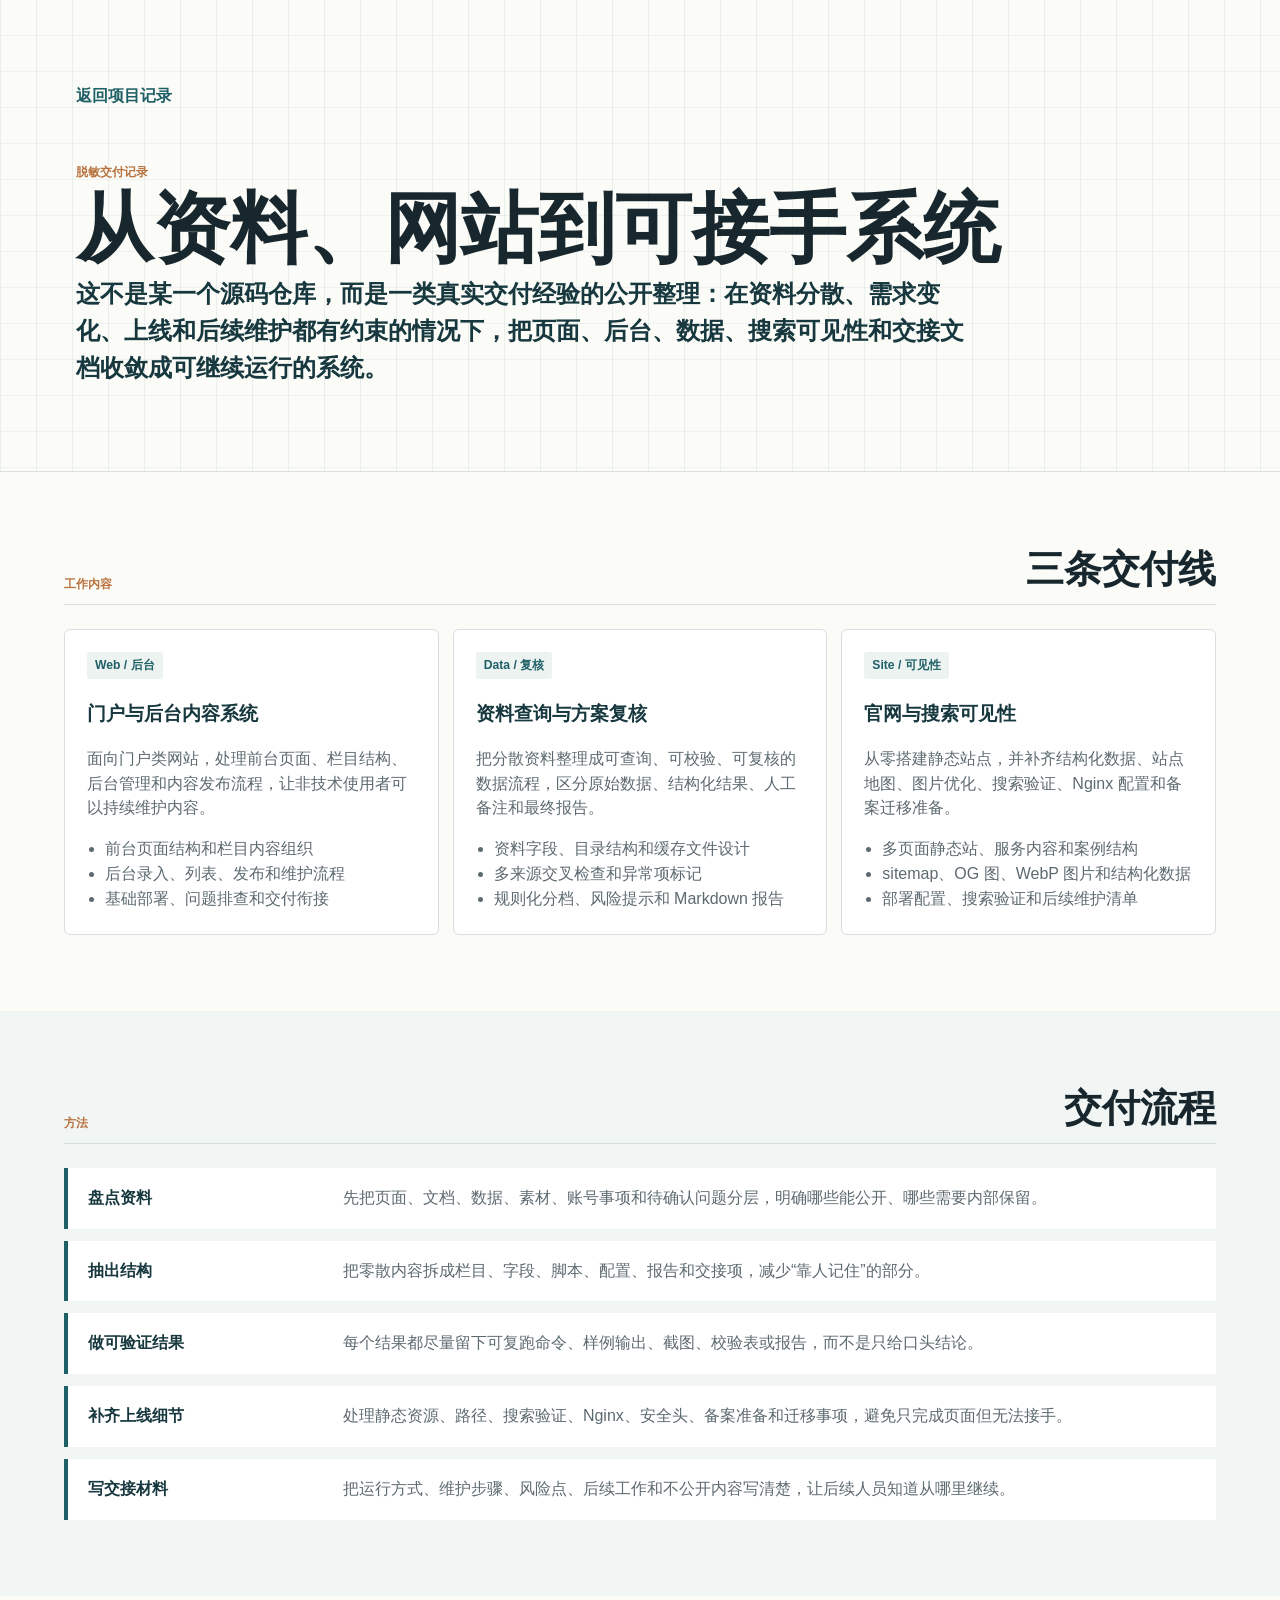
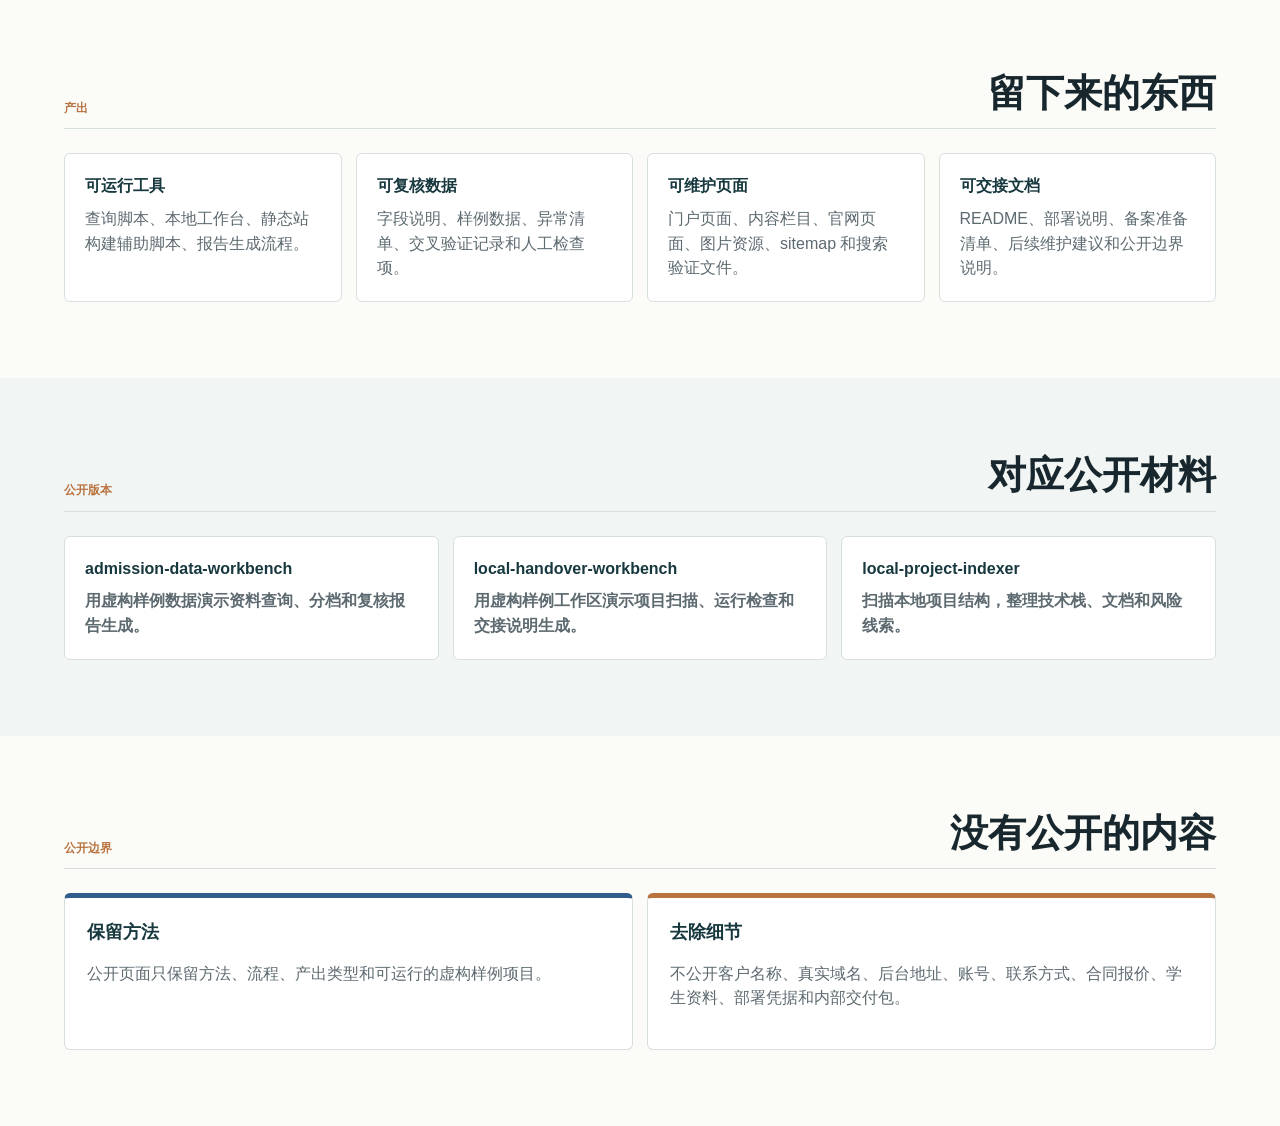
==== cases/delivery-record.html @ c8043719 "feat: add delivery record case page" ====
<!doctype html>
<html lang="zh-CN">
<head>
  <meta charset="utf-8">
  <meta name="viewport" content="width=device-width, initial-scale=1">
  <title>脱敏交付记录 | 杨竣博</title>
  <meta name="description" content="一份脱敏交付记录：从门户后台、资料复核、静态官网到部署交接，把零散需求整理为可运行、可维护、可交接的系统。">
  <link rel="stylesheet" href="../styles.css">
</head>
<body>
  <main class="site case-page">
    <section class="case-hero" aria-labelledby="case-title">
      <a class="back-link" href="../index.html">返回项目记录</a>
      <p class="eyebrow">脱敏交付记录</p>
      <h1 id="case-title">从资料、网站到可接手系统</h1>
      <p class="case-lead">这不是某一个源码仓库，而是一类真实交付经验的公开整理：在资料分散、需求变化、上线和后续维护都有约束的情况下，把页面、后台、数据、搜索可见性和交接文档收敛成可继续运行的系统。</p>
    </section>

    <section class="band case-band" aria-labelledby="workstreams-title">
      <div class="section-head">
        <p class="eyebrow">工作内容</p>
        <h2 id="workstreams-title">三条交付线</h2>
      </div>

      <div class="delivery-grid">
        <article class="delivery-card">
          <div class="status">Web / 后台</div>
          <h3>门户与后台内容系统</h3>
          <p>面向门户类网站，处理前台页面、栏目结构、后台管理和内容发布流程，让非技术使用者可以持续维护内容。</p>
          <ul>
            <li>前台页面结构和栏目内容组织</li>
            <li>后台录入、列表、发布和维护流程</li>
            <li>基础部署、问题排查和交付衔接</li>
          </ul>
        </article>

        <article class="delivery-card">
          <div class="status">Data / 复核</div>
          <h3>资料查询与方案复核</h3>
          <p>把分散资料整理成可查询、可校验、可复核的数据流程，区分原始数据、结构化结果、人工备注和最终报告。</p>
          <ul>
            <li>资料字段、目录结构和缓存文件设计</li>
            <li>多来源交叉检查和异常项标记</li>
            <li>规则化分档、风险提示和 Markdown 报告</li>
          </ul>
        </article>

        <article class="delivery-card">
          <div class="status">Site / 可见性</div>
          <h3>官网与搜索可见性</h3>
          <p>从零搭建静态站点，并补齐结构化数据、站点地图、图片优化、搜索验证、Nginx 配置和备案迁移准备。</p>
          <ul>
            <li>多页面静态站、服务内容和案例结构</li>
            <li>sitemap、OG 图、WebP 图片和结构化数据</li>
            <li>部署配置、搜索验证和后续维护清单</li>
          </ul>
        </article>
      </div>
    </section>

    <section class="band case-band muted-band" aria-labelledby="process-title">
      <div class="section-head">
        <p class="eyebrow">方法</p>
        <h2 id="process-title">交付流程</h2>
      </div>

      <ol class="process-list">
        <li><strong>盘点资料</strong><span>先把页面、文档、数据、素材、账号事项和待确认问题分层，明确哪些能公开、哪些需要内部保留。</span></li>
        <li><strong>抽出结构</strong><span>把零散内容拆成栏目、字段、脚本、配置、报告和交接项，减少“靠人记住”的部分。</span></li>
        <li><strong>做可验证结果</strong><span>每个结果都尽量留下可复跑命令、样例输出、截图、校验表或报告，而不是只给口头结论。</span></li>
        <li><strong>补齐上线细节</strong><span>处理静态资源、路径、搜索验证、Nginx、安全头、备案准备和迁移事项，避免只完成页面但无法接手。</span></li>
        <li><strong>写交接材料</strong><span>把运行方式、维护步骤、风险点、后续工作和不公开内容写清楚，让后续人员知道从哪里继续。</span></li>
      </ol>
    </section>

    <section class="band case-band" aria-labelledby="outputs-title">
      <div class="section-head">
        <p class="eyebrow">产出</p>
        <h2 id="outputs-title">留下来的东西</h2>
      </div>

      <div class="output-grid">
        <div><strong>可运行工具</strong><span>查询脚本、本地工作台、静态站构建辅助脚本、报告生成流程。</span></div>
        <div><strong>可复核数据</strong><span>字段说明、样例数据、异常清单、交叉验证记录和人工检查项。</span></div>
        <div><strong>可维护页面</strong><span>门户页面、内容栏目、官网页面、图片资源、sitemap 和搜索验证文件。</span></div>
        <div><strong>可交接文档</strong><span>README、部署说明、备案准备清单、后续维护建议和公开边界说明。</span></div>
      </div>
    </section>

    <section class="band case-band muted-band" aria-labelledby="public-title">
      <div class="section-head">
        <p class="eyebrow">公开版本</p>
        <h2 id="public-title">对应公开材料</h2>
      </div>

      <div class="related-list">
        <a href="https://github.com/blacklemi3/admission-data-workbench">
          <strong>admission-data-workbench</strong>
          <span>用虚构样例数据演示资料查询、分档和复核报告生成。</span>
        </a>
        <a href="https://github.com/blacklemi3/local-handover-workbench">
          <strong>local-handover-workbench</strong>
          <span>用虚构样例工作区演示项目扫描、运行检查和交接说明生成。</span>
        </a>
        <a href="https://github.com/blacklemi3/local-project-indexer">
          <strong>local-project-indexer</strong>
          <span>扫描本地项目结构，整理技术栈、文档和风险线索。</span>
        </a>
      </div>
    </section>

    <section class="band boundary" aria-labelledby="case-boundary-title">
      <div class="section-head">
        <p class="eyebrow">公开边界</p>
        <h2 id="case-boundary-title">没有公开的内容</h2>
      </div>
      <div class="boundary-grid">
        <div>
          <h3>保留方法</h3>
          <p>公开页面只保留方法、流程、产出类型和可运行的虚构样例项目。</p>
        </div>
        <div>
          <h3>去除细节</h3>
          <p>不公开客户名称、真实域名、后台地址、账号、联系方式、合同报价、学生资料、部署凭据和内部交付包。</p>
        </div>
      </div>
    </section>
  </main>
</body>
</html>
---- styles.css ----
:root {
  --ink: #18272d;
  --muted: #5d6a70;
  --paper: #fbfbf7;
  --surface: #ffffff;
  --mist: #e8efee;
  --teal: #1f6067;
  --deep: #17383e;
  --copper: #b8733f;
  --blue: #315d8c;
  --line: #d7e0df;
}

* {
  box-sizing: border-box;
}

html {
  color: var(--ink);
  background: var(--paper);
  font-family: "Microsoft YaHei", "Noto Sans SC", "PingFang SC", Arial, sans-serif;
  line-height: 1.55;
}

body {
  margin: 0;
  overflow-x: hidden;
}

a {
  color: var(--teal);
  font-weight: 700;
  text-decoration: none;
}

a:focus-visible,
a:hover {
  text-decoration: underline;
}

.site {
  min-height: 100vh;
}

.intro {
  display: grid;
  grid-template-columns: minmax(260px, 0.78fr) minmax(320px, 1.22fr);
  gap: clamp(24px, 5vw, 72px);
  align-items: stretch;
  min-height: 82vh;
  padding: clamp(28px, 5vw, 64px);
  background:
    linear-gradient(90deg, rgba(31, 96, 103, 0.08) 1px, transparent 1px),
    linear-gradient(0deg, rgba(49, 93, 140, 0.06) 1px, transparent 1px),
    var(--paper);
  background-size: 36px 36px;
}

.identity,
.thesis {
  min-width: 0;
  border: 1px solid var(--line);
  background: rgba(255, 255, 255, 0.86);
}

.identity {
  display: flex;
  flex-direction: column;
  justify-content: center;
  gap: clamp(24px, 6vw, 56px);
  padding: clamp(22px, 4vw, 42px);
  border-radius: 6px;
}

.avatar {
  width: min(180px, 46vw);
  aspect-ratio: 3 / 4;
  object-fit: cover;
  border: 1px solid var(--line);
  border-radius: 4px;
  box-shadow: 0 16px 34px rgba(24, 39, 45, 0.16);
}

.eyebrow {
  margin: 0 0 10px;
  color: var(--copper);
  font-size: 0.78rem;
  font-weight: 800;
  letter-spacing: 0;
  text-transform: uppercase;
}

h1,
h2,
h3,
p {
  margin-top: 0;
}

h1 {
  margin-bottom: 10px;
  font-size: clamp(3rem, 7vw, 5.8rem);
  line-height: 0.95;
  letter-spacing: 0;
  overflow-wrap: anywhere;
}

.role {
  margin: 0;
  color: var(--deep);
  font-size: clamp(1rem, 2vw, 1.28rem);
  font-weight: 800;
  overflow-wrap: anywhere;
}

.role span,
.lead span {
  display: block;
}

.thesis {
  display: flex;
  flex-direction: column;
  justify-content: space-between;
  gap: 28px;
  padding: clamp(24px, 5vw, 56px);
  border-radius: 6px;
}

.lead {
  max-width: 820px;
  margin: 0;
  color: var(--deep);
  font-size: clamp(1.65rem, 3.35vw, 3.55rem);
  font-weight: 850;
  line-height: 1.12;
  overflow-wrap: anywhere;
}

.signal-grid {
  display: grid;
  grid-template-columns: repeat(2, minmax(0, 1fr));
  gap: 12px;
}

.signal-grid div {
  min-height: 86px;
  padding: 16px;
  border-left: 4px solid var(--teal);
  background: #f5f8f6;
  border-radius: 4px;
}

.signal-grid strong {
  display: block;
  margin-bottom: 8px;
  color: var(--deep);
  font-size: 0.98rem;
}

.signal-grid span {
  color: var(--muted);
  font-size: 0.94rem;
}

.band {
  padding: clamp(34px, 6vw, 76px) clamp(22px, 5vw, 64px);
}

.section-head {
  display: flex;
  align-items: end;
  justify-content: space-between;
  gap: 20px;
  margin-bottom: 24px;
  border-bottom: 1px solid var(--line);
}

.section-head h2 {
  margin-bottom: 14px;
  font-size: clamp(1.6rem, 3vw, 2.8rem);
  line-height: 1.1;
}

.project-grid {
  display: grid;
  grid-template-columns: repeat(auto-fit, minmax(238px, 1fr));
  gap: 14px;
}

.project-card,
.case-list article,
.boundary-grid div {
  min-width: 0;
  border: 1px solid var(--line);
  border-radius: 6px;
  background: var(--surface);
}

.project-card {
  display: flex;
  flex-direction: column;
  min-height: 410px;
  padding: 20px;
}

.project-card.primary {
  border-top: 5px solid var(--teal);
}

.status {
  width: fit-content;
  margin-bottom: 20px;
  padding: 4px 8px;
  border-radius: 3px;
  background: #edf3f1;
  color: var(--teal);
  font-size: 0.76rem;
  font-weight: 800;
}

.project-card h3,
.case-list h3,
.boundary-grid h3 {
  color: var(--deep);
  font-size: 1.15rem;
  line-height: 1.25;
}

.project-card p,
.case-list p,
.boundary-grid p {
  color: var(--muted);
}

.project-card ul {
  margin: 0 0 20px;
  padding-left: 18px;
  color: var(--ink);
}

.project-card li {
  margin-bottom: 8px;
}

.project-card a {
  margin-top: auto;
}

.evidence {
  background: #f1f5f4;
}

.case-list {
  display: grid;
  grid-template-columns: repeat(3, minmax(0, 1fr));
  gap: 14px;
}

.case-list article,
.boundary-grid div {
  padding: 22px;
}

.case-list a {
  display: inline-block;
  margin-top: 8px;
}

.case-page {
  background: var(--paper);
}

.case-hero {
  padding: clamp(32px, 7vw, 84px) clamp(22px, 6vw, 76px);
  border-bottom: 1px solid var(--line);
  background:
    linear-gradient(90deg, rgba(31, 96, 103, 0.08) 1px, transparent 1px),
    linear-gradient(0deg, rgba(49, 93, 140, 0.06) 1px, transparent 1px),
    var(--paper);
  background-size: 36px 36px;
}

.back-link {
  display: inline-block;
  margin-bottom: clamp(28px, 5vw, 54px);
}

.case-hero h1 {
  max-width: 980px;
  font-size: clamp(2.4rem, 6vw, 5.2rem);
}

.case-lead {
  max-width: 900px;
  margin: 0;
  color: var(--deep);
  font-size: clamp(1.08rem, 2.1vw, 1.5rem);
  font-weight: 700;
}

.case-band {
  max-width: 1280px;
  margin: 0 auto;
}

.muted-band {
  max-width: none;
  background: #f1f5f4;
}

.muted-band > * {
  max-width: 1280px;
  margin-left: auto;
  margin-right: auto;
}

.delivery-grid,
.output-grid,
.related-list {
  display: grid;
  gap: 14px;
}

.delivery-grid {
  grid-template-columns: repeat(3, minmax(0, 1fr));
}

.delivery-card,
.output-grid div,
.related-list a {
  min-width: 0;
  border: 1px solid var(--line);
  border-radius: 6px;
  background: var(--surface);
}

.delivery-card {
  padding: 22px;
}

.delivery-card h3 {
  color: var(--deep);
  font-size: 1.18rem;
}

.delivery-card p,
.delivery-card li,
.output-grid span,
.related-list span,
.process-list span {
  color: var(--muted);
}

.delivery-card ul {
  margin: 0;
  padding-left: 18px;
}

.process-list {
  display: grid;
  gap: 12px;
  margin: 0;
  padding: 0;
  list-style: none;
}

.process-list li {
  display: grid;
  grid-template-columns: minmax(140px, 0.28fr) minmax(0, 1fr);
  gap: 16px;
  padding: 18px 20px;
  border-left: 4px solid var(--teal);
  background: var(--surface);
}

.process-list strong,
.output-grid strong,
.related-list strong {
  color: var(--deep);
}

.output-grid {
  grid-template-columns: repeat(4, minmax(0, 1fr));
}

.output-grid div {
  padding: 20px;
}

.output-grid strong,
.output-grid span,
.related-list strong,
.related-list span {
  display: block;
}

.output-grid strong,
.related-list strong {
  margin-bottom: 8px;
}

.related-list {
  grid-template-columns: repeat(3, minmax(0, 1fr));
}

.related-list a {
  padding: 20px;
}

.boundary-grid {
  display: grid;
  grid-template-columns: repeat(2, minmax(0, 1fr));
  gap: 14px;
}

.boundary-grid div:first-child {
  border-top: 5px solid var(--blue);
}

.boundary-grid div:last-child {
  border-top: 5px solid var(--copper);
}

@media (max-width: 980px) {
  .intro,
  .project-grid,
  .case-list,
  .delivery-grid,
  .output-grid,
  .related-list,
  .boundary-grid {
    grid-template-columns: 1fr;
  }

  .intro {
    min-height: auto;
    padding: 28px clamp(16px, 6vw, 28px);
  }

  .project-card {
    min-height: auto;
  }
}

@media (max-width: 620px) {
  h1 {
    font-size: 2.75rem;
  }

  .role,
  .lead,
  .project-card h3 {
    word-break: break-all;
  }

  .lead {
    font-size: 1.48rem;
  }

  .signal-grid {
    grid-template-columns: 1fr;
  }

  .section-head {
    display: block;
  }

  .process-list li {
    grid-template-columns: 1fr;
  }
}

@media (prefers-reduced-motion: reduce) {
  *,
  *::before,
  *::after {
    scroll-behavior: auto !important;
  }
}
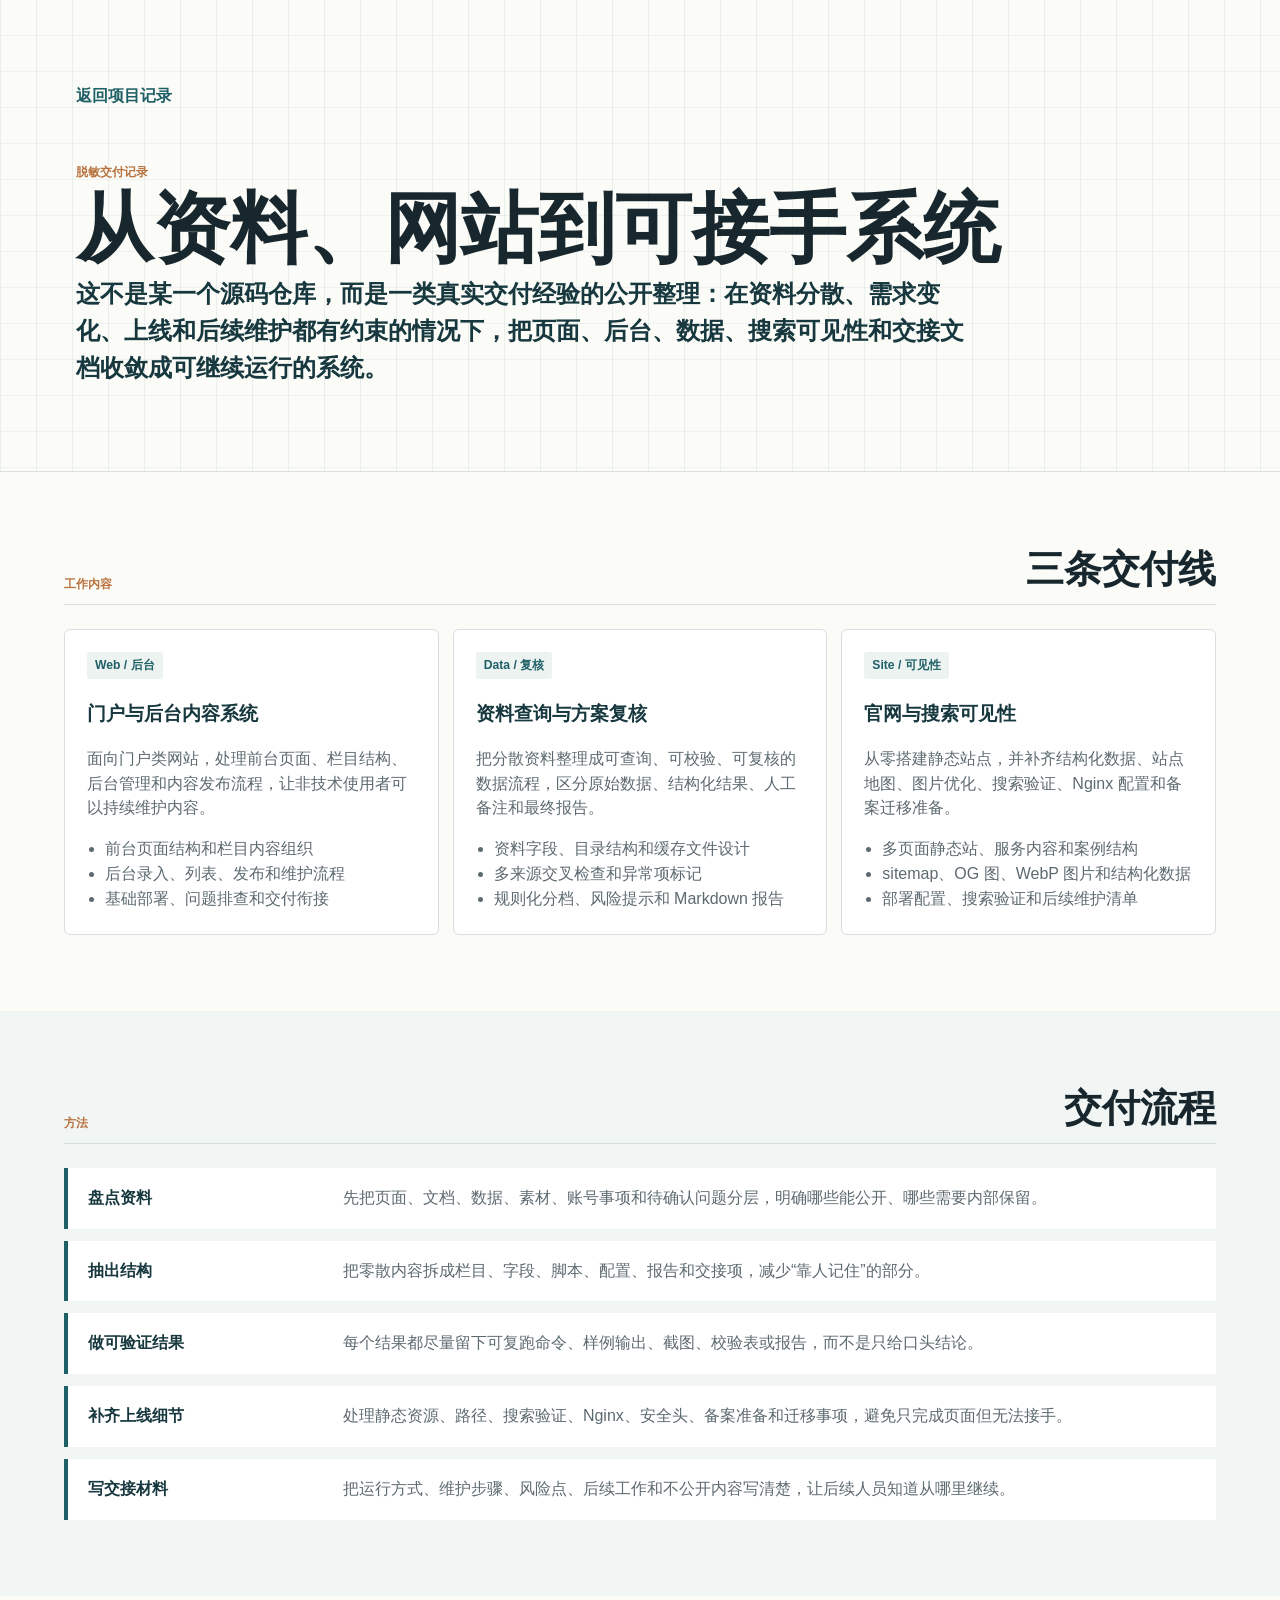
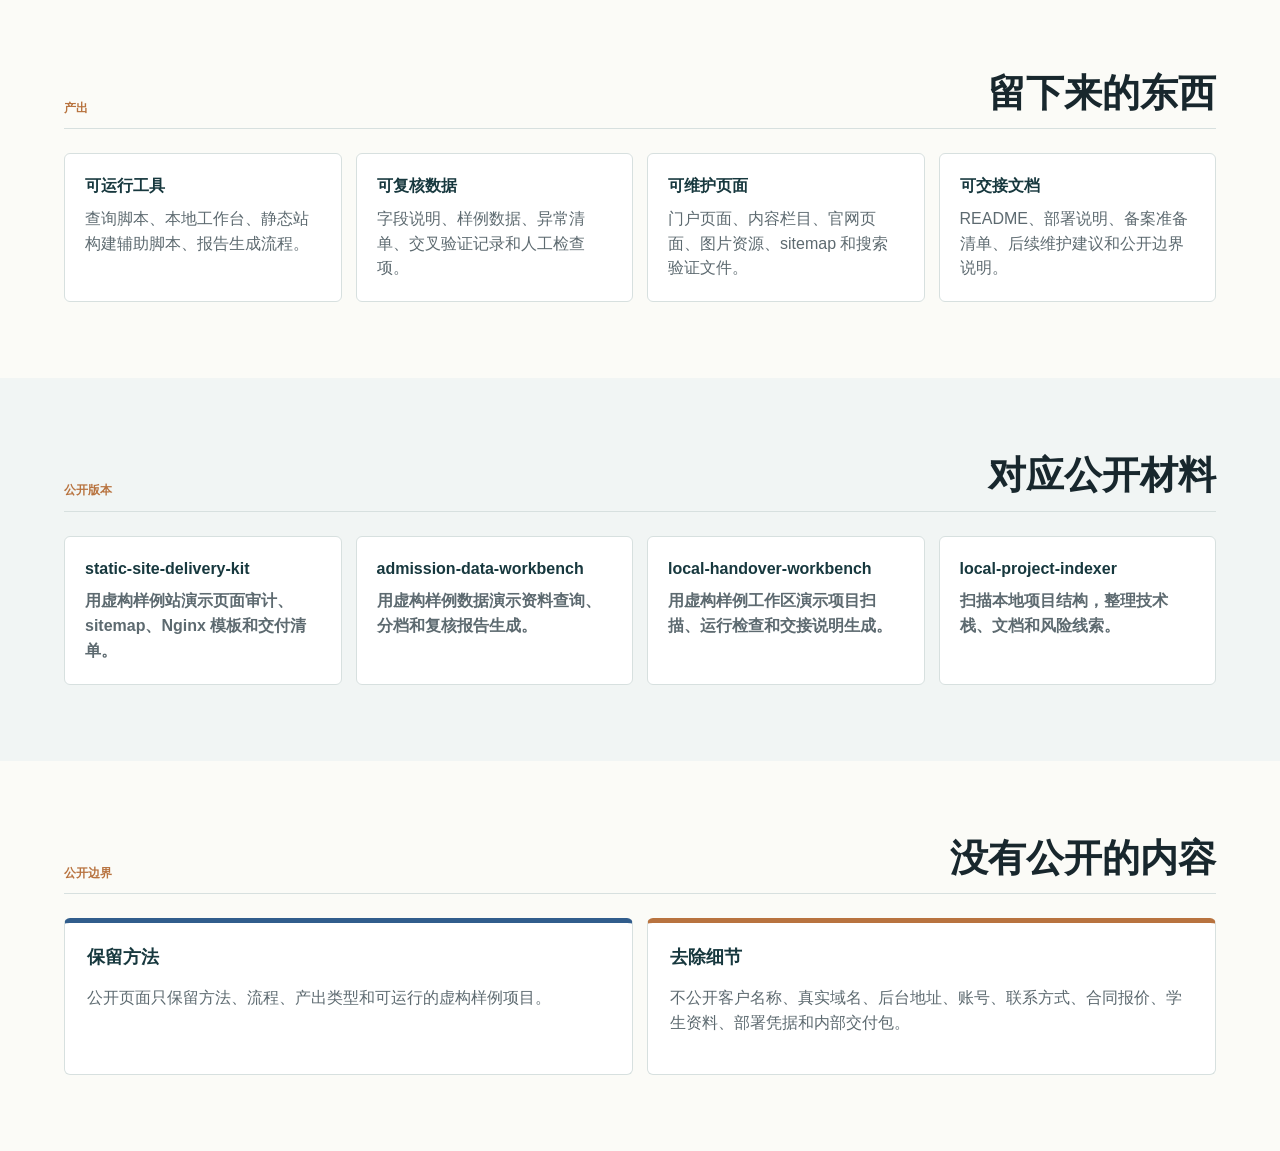
==== commit c6136314: "feat: add static site delivery kit link" ====
--- a/cases/delivery-record.html
+++ b/cases/delivery-record.html
@@ -94,6 +94,10 @@
       </div>
 
       <div class="related-list">
+        <a href="https://github.com/blacklemi3/static-site-delivery-kit">
+          <strong>static-site-delivery-kit</strong>
+          <span>用虚构样例站演示页面审计、sitemap、Nginx 模板和交付清单。</span>
+        </a>
         <a href="https://github.com/blacklemi3/admission-data-workbench">
           <strong>admission-data-workbench</strong>
           <span>用虚构样例数据演示资料查询、分档和复核报告生成。</span>
--- a/styles.css
+++ b/styles.css
@@ -401,7 +401,7 @@
 }
 
 .related-list {
-  grid-template-columns: repeat(3, minmax(0, 1fr));
+  grid-template-columns: repeat(auto-fit, minmax(230px, 1fr));
 }
 
 .related-list a {
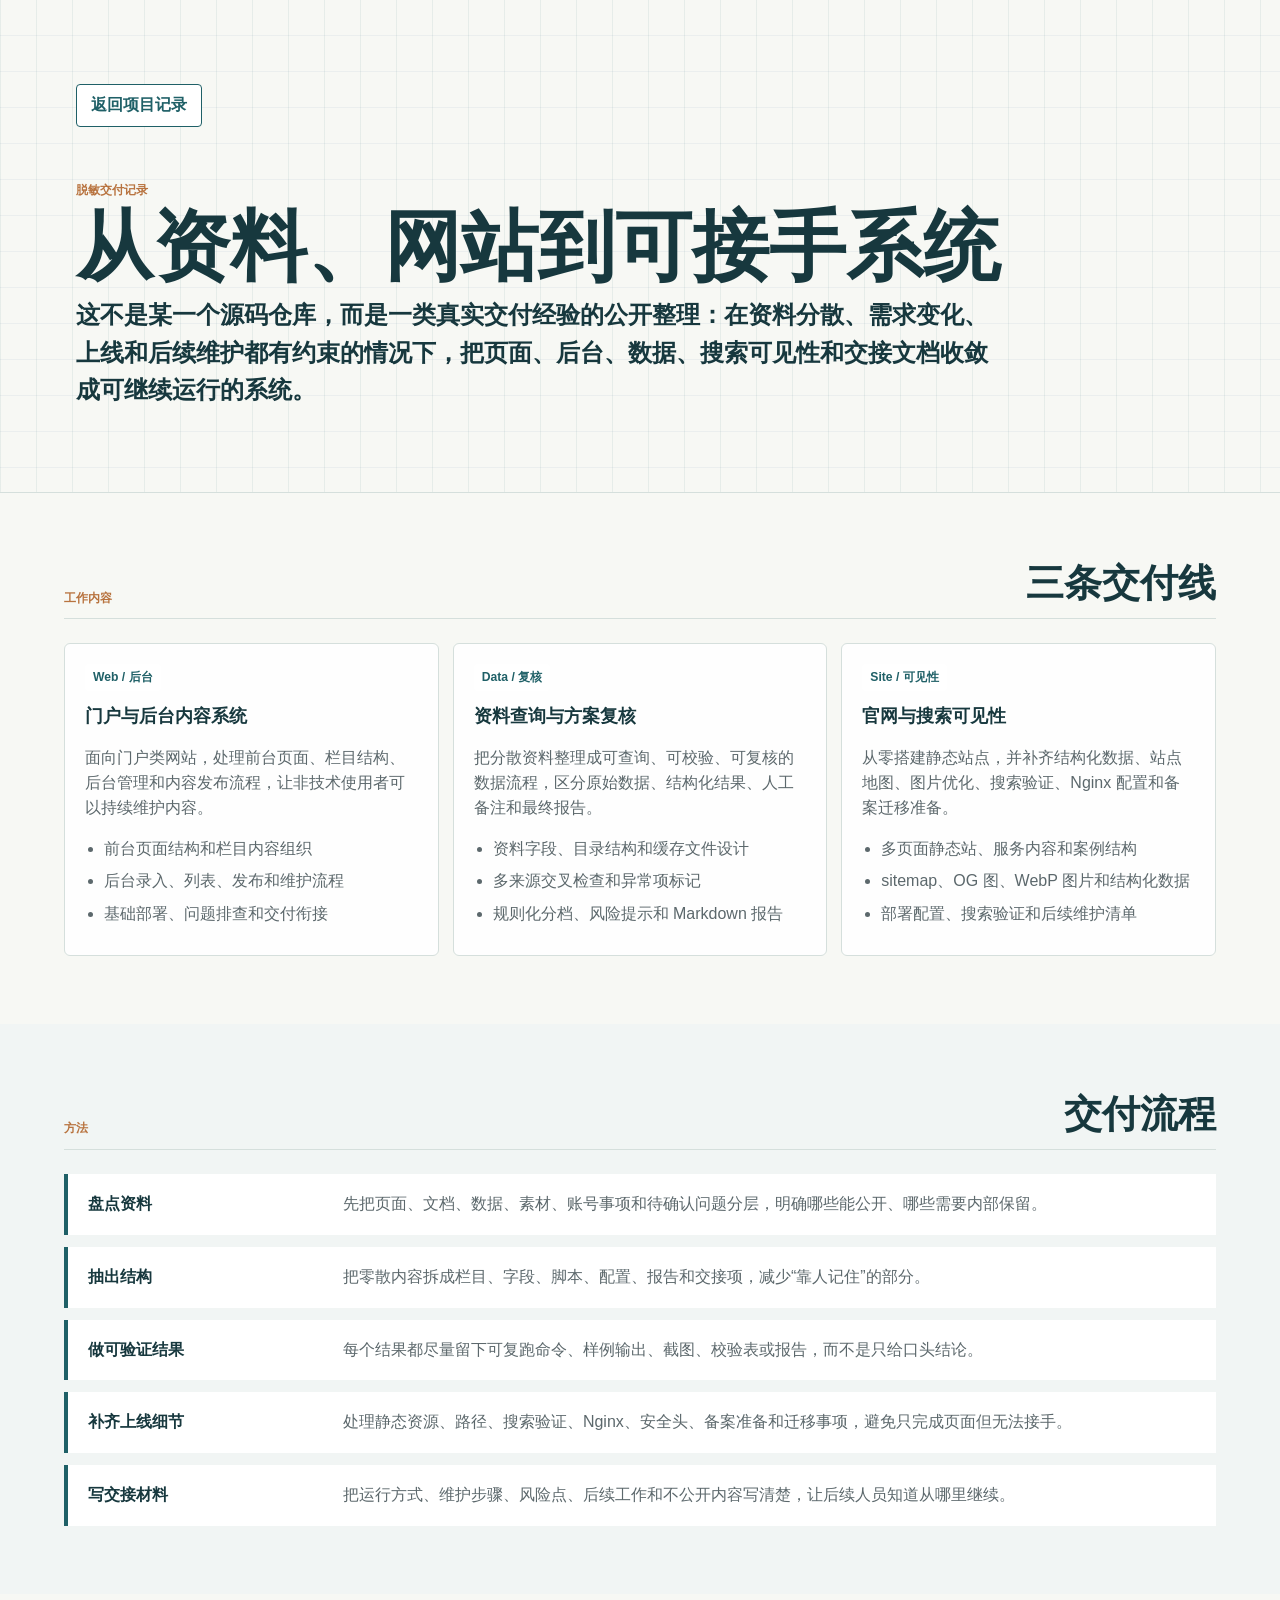
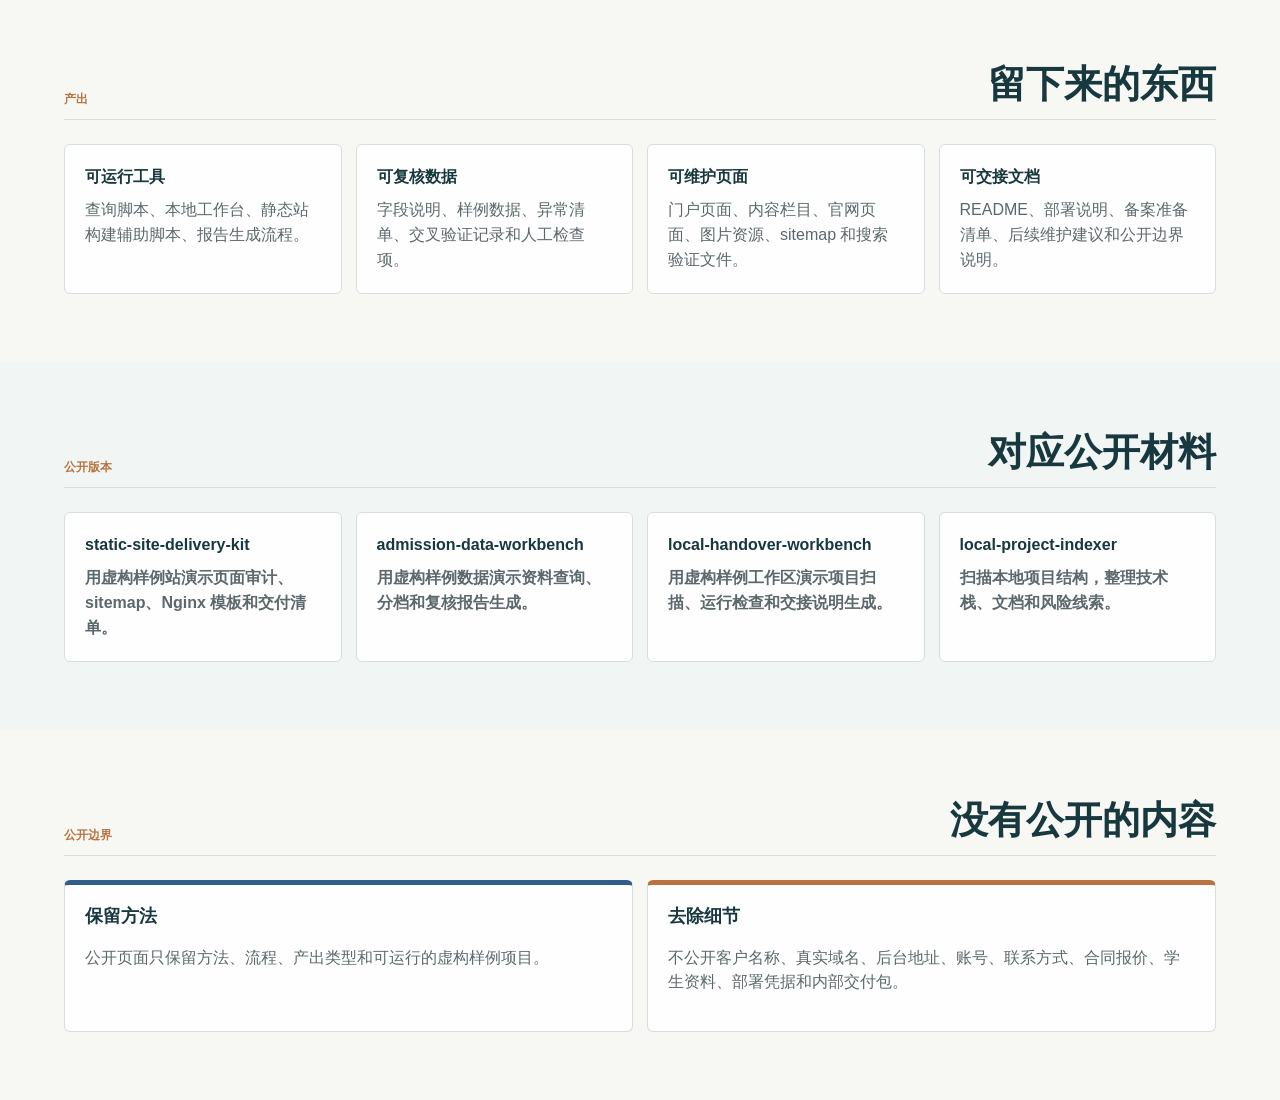
==== commit 2ecd6b6b: "feat: add site favicon" ====
--- a/cases/delivery-record.html
+++ b/cases/delivery-record.html
@@ -5,6 +5,7 @@
   <meta name="viewport" content="width=device-width, initial-scale=1">
   <title>脱敏交付记录 | 杨竣博</title>
   <meta name="description" content="一份脱敏交付记录：从门户后台、资料复核、静态官网到部署交接，把零散需求整理为可运行、可维护、可交接的系统。">
+  <link rel="icon" href="../assets/favicon.svg" type="image/svg+xml">
   <link rel="stylesheet" href="../styles.css">
 </head>
 <body>
--- a/styles.css
+++ b/styles.css
@@ -1,14 +1,15 @@
 :root {
-  --ink: #18272d;
-  --muted: #5d6a70;
-  --paper: #fbfbf7;
+  --ink: #172326;
+  --muted: #5c686c;
+  --paper: #f7f8f4;
   --surface: #ffffff;
-  --mist: #e8efee;
+  --panel: #eef3f1;
+  --line: #d5dfdc;
   --teal: #1f6067;
   --deep: #17383e;
+  --blue: #315d8c;
   --copper: #b8733f;
-  --blue: #315d8c;
-  --line: #d7e0df;
+  --shadow: rgba(23, 35, 38, 0.12);
 }
 
 * {
@@ -19,7 +20,8 @@
   color: var(--ink);
   background: var(--paper);
   font-family: "Microsoft YaHei", "Noto Sans SC", "PingFang SC", Arial, sans-serif;
-  line-height: 1.55;
+  line-height: 1.56;
+  scroll-behavior: smooth;
 }
 
 body {
@@ -29,7 +31,7 @@
 
 a {
   color: var(--teal);
-  font-weight: 700;
+  font-weight: 800;
   text-decoration: none;
 }
 
@@ -38,17 +40,72 @@
   text-decoration: underline;
 }
 
+h1,
+h2,
+h3,
+h4,
+p {
+  margin-top: 0;
+}
+
+ul,
+ol {
+  padding-left: 1.18rem;
+}
+
+li {
+  margin-bottom: 0.48rem;
+}
+
 .site {
   min-height: 100vh;
 }
 
-.intro {
-  display: grid;
-  grid-template-columns: minmax(260px, 0.78fr) minmax(320px, 1.22fr);
-  gap: clamp(24px, 5vw, 72px);
+.top-nav {
+  position: sticky;
+  top: 0;
+  z-index: 10;
+  display: flex;
+  align-items: center;
+  justify-content: space-between;
+  gap: 18px;
+  padding: 14px clamp(18px, 5vw, 64px);
+  border-bottom: 1px solid var(--line);
+  background: rgba(247, 248, 244, 0.94);
+  backdrop-filter: blur(12px);
+}
+
+.nav-brand {
+  color: var(--deep);
+  font-size: 0.96rem;
+  font-weight: 900;
+}
+
+.top-nav nav {
+  display: flex;
+  flex-wrap: wrap;
+  justify-content: flex-end;
+  gap: 8px 16px;
+}
+
+.top-nav nav a {
+  color: var(--muted);
+  font-size: 0.88rem;
+  font-weight: 850;
+}
+
+.top-nav nav a:hover,
+.top-nav nav a:focus-visible {
+  color: var(--teal);
+}
+
+.hero {
+  display: grid;
+  grid-template-columns: minmax(260px, 0.72fr) minmax(340px, 1.28fr);
+  gap: clamp(18px, 4vw, 46px);
   align-items: stretch;
-  min-height: 82vh;
-  padding: clamp(28px, 5vw, 64px);
+  min-height: 72vh;
+  padding: clamp(22px, 4vw, 48px);
   background:
     linear-gradient(90deg, rgba(31, 96, 103, 0.08) 1px, transparent 1px),
     linear-gradient(0deg, rgba(49, 93, 140, 0.06) 1px, transparent 1px),
@@ -56,115 +113,148 @@
   background-size: 36px 36px;
 }
 
-.identity,
-.thesis {
-  min-width: 0;
+.profile-panel,
+.hero-brief,
+.case-row,
+.repo-card,
+.delivery-strip article,
+.delivery-card,
+.output-grid div,
+.related-list a,
+.boundary-grid div,
+.system-note,
+.detail-block,
+.fact-card {
   border: 1px solid var(--line);
-  background: rgba(255, 255, 255, 0.86);
-}
-
-.identity {
-  display: flex;
-  flex-direction: column;
-  justify-content: center;
-  gap: clamp(24px, 6vw, 56px);
-  padding: clamp(22px, 4vw, 42px);
   border-radius: 6px;
+  background: rgba(255, 255, 255, 0.9);
+}
+
+.profile-panel {
+  display: grid;
+  align-content: center;
+  gap: clamp(18px, 3.5vw, 34px);
+  min-width: 0;
+  padding: clamp(18px, 3.5vw, 34px);
 }
 
 .avatar {
-  width: min(180px, 46vw);
+  width: min(176px, 48vw);
   aspect-ratio: 3 / 4;
   object-fit: cover;
   border: 1px solid var(--line);
   border-radius: 4px;
-  box-shadow: 0 16px 34px rgba(24, 39, 45, 0.16);
+  box-shadow: 0 16px 34px var(--shadow);
 }
 
 .eyebrow {
   margin: 0 0 10px;
   color: var(--copper);
   font-size: 0.78rem;
-  font-weight: 800;
+  font-weight: 900;
   letter-spacing: 0;
   text-transform: uppercase;
 }
 
-h1,
-h2,
-h3,
-p {
-  margin-top: 0;
-}
-
 h1 {
-  margin-bottom: 10px;
-  font-size: clamp(3rem, 7vw, 5.8rem);
-  line-height: 0.95;
+  margin-bottom: 12px;
+  color: var(--deep);
+  font-size: clamp(2.8rem, 6.5vw, 5.2rem);
+  line-height: 0.96;
   letter-spacing: 0;
   overflow-wrap: anywhere;
 }
 
+h2 {
+  color: var(--deep);
+  font-size: clamp(1.6rem, 3vw, 2.75rem);
+  line-height: 1.12;
+}
+
+h3 {
+  color: var(--deep);
+  font-size: 1.12rem;
+  line-height: 1.26;
+}
+
 .role {
   margin: 0;
   color: var(--deep);
-  font-size: clamp(1rem, 2vw, 1.28rem);
-  font-weight: 800;
+  font-size: clamp(1rem, 2vw, 1.22rem);
+  font-weight: 850;
   overflow-wrap: anywhere;
 }
 
-.role span,
-.lead span {
-  display: block;
-}
-
-.thesis {
+.hero-brief {
   display: flex;
   flex-direction: column;
-  justify-content: space-between;
-  gap: 28px;
-  padding: clamp(24px, 5vw, 56px);
-  border-radius: 6px;
+  justify-content: center;
+  gap: 20px;
+  min-width: 0;
+  padding: clamp(22px, 4.5vw, 50px);
 }
 
 .lead {
-  max-width: 820px;
+  max-width: 960px;
   margin: 0;
   color: var(--deep);
-  font-size: clamp(1.65rem, 3.35vw, 3.55rem);
-  font-weight: 850;
-  line-height: 1.12;
+  font-size: clamp(1.65rem, 3vw, 3.2rem);
+  font-weight: 900;
+  line-height: 1.14;
   overflow-wrap: anywhere;
 }
 
-.signal-grid {
-  display: grid;
-  grid-template-columns: repeat(2, minmax(0, 1fr));
-  gap: 12px;
-}
-
-.signal-grid div {
-  min-height: 86px;
-  padding: 16px;
-  border-left: 4px solid var(--teal);
-  background: #f5f8f6;
+.sublead,
+.case-body p,
+.repo-card p,
+.delivery-strip p,
+.delivery-card p,
+.delivery-card li,
+.output-grid span,
+.related-list span,
+.process-list span,
+.boundary-grid p,
+.system-note p,
+.detail-block p,
+.detail-block li,
+.fact-card span {
+  color: var(--muted);
+}
+
+.sublead {
+  max-width: 860px;
+  margin-bottom: 4px;
+  font-size: 1.02rem;
+}
+
+.hero-actions {
+  display: flex;
+  flex-wrap: wrap;
+  gap: 10px;
+}
+
+.hero-actions a,
+.case-body a,
+.delivery-strip a,
+.back-link {
+  display: inline-flex;
+  align-items: center;
+  justify-content: center;
+  min-height: 40px;
+  padding: 8px 14px;
+  border: 1px solid var(--teal);
   border-radius: 4px;
-}
-
-.signal-grid strong {
-  display: block;
-  margin-bottom: 8px;
-  color: var(--deep);
-  font-size: 0.98rem;
-}
-
-.signal-grid span {
-  color: var(--muted);
-  font-size: 0.94rem;
+  background: var(--surface);
+}
+
+.hero-actions a:first-child,
+.case-body a {
+  background: var(--teal);
+  color: #ffffff;
 }
 
 .band {
-  padding: clamp(34px, 6vw, 76px) clamp(22px, 5vw, 64px);
+  padding: clamp(32px, 5.4vw, 68px) clamp(20px, 5vw, 64px);
 }
 
 .section-head {
@@ -178,93 +268,210 @@
 
 .section-head h2 {
   margin-bottom: 14px;
-  font-size: clamp(1.6rem, 3vw, 2.8rem);
-  line-height: 1.1;
-}
-
-.project-grid {
-  display: grid;
-  grid-template-columns: repeat(auto-fit, minmax(238px, 1fr));
+}
+
+.route-band {
+  background: #fbfcf8;
+}
+
+.route-steps {
+  display: grid;
+  grid-template-columns: repeat(3, minmax(0, 1fr));
   gap: 14px;
 }
 
-.project-card,
-.case-list article,
-.boundary-grid div {
-  min-width: 0;
+.route-steps a {
+  display: grid;
+  min-width: 0;
+  min-height: 178px;
+  align-content: start;
+  gap: 12px;
+  padding: 22px;
   border: 1px solid var(--line);
   border-radius: 6px;
   background: var(--surface);
 }
 
-.project-card {
+.route-steps span {
+  width: fit-content;
+  padding: 3px 8px;
+  border-radius: 3px;
+  background: var(--panel);
+  color: var(--teal);
+  font-size: 0.78rem;
+  font-weight: 900;
+}
+
+.route-steps strong {
+  color: var(--deep);
+  font-size: 1.22rem;
+  line-height: 1.2;
+}
+
+.route-steps em,
+.system-link-grid span,
+.map-grid em,
+.record-points dd {
+  color: var(--muted);
+  font-style: normal;
+}
+
+.system-entry-band {
+  background: #f4f7f3;
+}
+
+.systems-entry {
+  display: grid;
+  grid-template-columns: minmax(260px, 0.52fr) minmax(0, 1fr);
+  gap: clamp(18px, 4vw, 42px);
+  align-items: start;
+  max-width: 1280px;
+  margin: 0 auto;
+}
+
+.systems-entry h2 {
+  margin-bottom: 14px;
+}
+
+.systems-entry p {
+  max-width: 560px;
+  color: var(--muted);
+}
+
+.text-link {
+  display: inline-flex;
+  margin-top: 8px;
+}
+
+.system-link-grid {
+  display: grid;
+  grid-template-columns: repeat(2, minmax(0, 1fr));
+  gap: 12px;
+}
+
+.system-link-grid a {
+  display: grid;
+  min-width: 0;
+  min-height: 118px;
+  align-content: start;
+  gap: 8px;
+  padding: 18px;
+  border: 1px solid var(--line);
+  border-radius: 6px;
+  background: var(--surface);
+}
+
+.system-link-grid a:first-child {
+  border-left: 5px solid var(--teal);
+}
+
+.system-link-grid strong {
+  color: var(--deep);
+  line-height: 1.24;
+}
+
+.case-priority {
+  background: #fbfcf8;
+}
+
+.case-ledger {
+  display: grid;
+  gap: 14px;
+}
+
+.case-row {
+  display: grid;
+  grid-template-columns: minmax(190px, 0.3fr) minmax(0, 1fr);
+  min-width: 0;
+  overflow: hidden;
+}
+
+.case-row.flagship {
+  border-left: 6px solid var(--teal);
+}
+
+.case-label {
+  min-width: 0;
+  padding: 22px;
+  border-right: 1px solid var(--line);
+  background: var(--panel);
+}
+
+.case-label span,
+.status {
+  display: inline-flex;
+  width: fit-content;
+  margin-bottom: 14px;
+  padding: 4px 8px;
+  border-radius: 3px;
+  background: #ffffff;
+  color: var(--teal);
+  font-size: 0.76rem;
+  font-weight: 900;
+}
+
+.case-label strong {
+  display: block;
+  color: var(--deep);
+  font-size: clamp(1.05rem, 2vw, 1.34rem);
+  line-height: 1.24;
+  overflow-wrap: anywhere;
+}
+
+.case-body {
+  min-width: 0;
+  padding: clamp(20px, 3vw, 30px);
+}
+
+.case-body p {
+  margin-bottom: 12px;
+}
+
+.case-body ul {
+  margin: 0 0 18px;
+}
+
+.support-band,
+.muted-band {
+  background: #f1f5f4;
+}
+
+.repo-grid {
+  display: grid;
+  grid-template-columns: repeat(auto-fit, minmax(238px, 1fr));
+  gap: 14px;
+}
+
+.repo-card {
   display: flex;
   flex-direction: column;
-  min-height: 410px;
+  min-width: 0;
+  min-height: 300px;
   padding: 20px;
 }
 
-.project-card.primary {
-  border-top: 5px solid var(--teal);
-}
-
-.status {
-  width: fit-content;
+.repo-card h3 {
+  margin-bottom: 12px;
+  overflow-wrap: anywhere;
+}
+
+.repo-card p {
   margin-bottom: 20px;
-  padding: 4px 8px;
-  border-radius: 3px;
-  background: #edf3f1;
-  color: var(--teal);
-  font-size: 0.76rem;
-  font-weight: 800;
-}
-
-.project-card h3,
-.case-list h3,
-.boundary-grid h3 {
-  color: var(--deep);
-  font-size: 1.15rem;
-  line-height: 1.25;
-}
-
-.project-card p,
-.case-list p,
-.boundary-grid p {
-  color: var(--muted);
-}
-
-.project-card ul {
-  margin: 0 0 20px;
-  padding-left: 18px;
-  color: var(--ink);
-}
-
-.project-card li {
-  margin-bottom: 8px;
-}
-
-.project-card a {
+}
+
+.repo-card a {
   margin-top: auto;
 }
 
-.evidence {
-  background: #f1f5f4;
-}
-
-.case-list {
-  display: grid;
-  grid-template-columns: repeat(3, minmax(0, 1fr));
+.delivery-strip {
+  display: grid;
+  grid-template-columns: minmax(0, 1fr) minmax(0, 1fr);
   gap: 14px;
 }
 
-.case-list article,
-.boundary-grid div {
-  padding: 22px;
-}
-
-.case-list a {
-  display: inline-block;
-  margin-top: 8px;
+.delivery-strip article {
+  min-width: 0;
+  padding: clamp(20px, 3vw, 30px);
 }
 
 .case-page {
@@ -282,21 +489,24 @@
 }
 
 .back-link {
-  display: inline-block;
   margin-bottom: clamp(28px, 5vw, 54px);
 }
 
 .case-hero h1 {
   max-width: 980px;
-  font-size: clamp(2.4rem, 6vw, 5.2rem);
+  font-size: clamp(2.35rem, 6vw, 5.1rem);
 }
 
 .case-lead {
-  max-width: 900px;
+  max-width: 920px;
   margin: 0;
   color: var(--deep);
   font-size: clamp(1.08rem, 2.1vw, 1.5rem);
-  font-weight: 700;
+  font-weight: 750;
+}
+
+.system-hero {
+  min-height: 52vh;
 }
 
 .case-band {
@@ -306,7 +516,6 @@
 
 .muted-band {
   max-width: none;
-  background: #f1f5f4;
 }
 
 .muted-band > * {
@@ -317,7 +526,10 @@
 
 .delivery-grid,
 .output-grid,
-.related-list {
+.related-list,
+.boundary-grid,
+.fact-grid,
+.detail-grid {
   display: grid;
   gap: 14px;
 }
@@ -328,33 +540,17 @@
 
 .delivery-card,
 .output-grid div,
-.related-list a {
-  min-width: 0;
-  border: 1px solid var(--line);
-  border-radius: 6px;
-  background: var(--surface);
-}
-
-.delivery-card {
-  padding: 22px;
-}
-
-.delivery-card h3 {
-  color: var(--deep);
-  font-size: 1.18rem;
-}
-
-.delivery-card p,
-.delivery-card li,
-.output-grid span,
-.related-list span,
-.process-list span {
-  color: var(--muted);
+.related-list a,
+.boundary-grid div,
+.fact-card,
+.detail-block,
+.system-note {
+  min-width: 0;
+  padding: 20px;
 }
 
 .delivery-card ul {
-  margin: 0;
-  padding-left: 18px;
+  margin-bottom: 0;
 }
 
 .process-list {
@@ -369,6 +565,7 @@
   display: grid;
   grid-template-columns: minmax(140px, 0.28fr) minmax(0, 1fr);
   gap: 16px;
+  margin: 0;
   padding: 18px 20px;
   border-left: 4px solid var(--teal);
   background: var(--surface);
@@ -376,27 +573,28 @@
 
 .process-list strong,
 .output-grid strong,
-.related-list strong {
+.related-list strong,
+.fact-card strong,
+.detail-block strong {
   color: var(--deep);
 }
 
 .output-grid {
   grid-template-columns: repeat(4, minmax(0, 1fr));
-}
-
-.output-grid div {
-  padding: 20px;
 }
 
 .output-grid strong,
 .output-grid span,
 .related-list strong,
-.related-list span {
+.related-list span,
+.fact-card strong,
+.fact-card span {
   display: block;
 }
 
 .output-grid strong,
-.related-list strong {
+.related-list strong,
+.fact-card strong {
   margin-bottom: 8px;
 }
 
@@ -404,14 +602,13 @@
   grid-template-columns: repeat(auto-fit, minmax(230px, 1fr));
 }
 
-.related-list a {
-  padding: 20px;
+.boundary {
+  max-width: 1280px;
+  margin: 0 auto;
 }
 
 .boundary-grid {
-  display: grid;
   grid-template-columns: repeat(2, minmax(0, 1fr));
-  gap: 14px;
 }
 
 .boundary-grid div:first-child {
@@ -422,44 +619,279 @@
   border-top: 5px solid var(--copper);
 }
 
+.system-note {
+  margin-bottom: 18px;
+  border-left: 5px solid var(--blue);
+}
+
+.detail-grid {
+  grid-template-columns: minmax(0, 1fr);
+}
+
+.detail-block {
+  border-top: 5px solid var(--teal);
+}
+
+.detail-block h3 {
+  font-size: clamp(1.28rem, 2.4vw, 2rem);
+}
+
+.fact-grid {
+  grid-template-columns: repeat(3, minmax(0, 1fr));
+  margin: 18px 0;
+}
+
+.fact-card {
+  background: #fbfcf8;
+}
+
+.fact-card strong {
+  font-size: 0.94rem;
+}
+
+.detail-block ul {
+  margin-bottom: 0;
+}
+
+.system-layout {
+  display: grid;
+  grid-template-columns: minmax(190px, 240px) minmax(0, 1fr);
+  gap: clamp(18px, 4vw, 40px);
+  align-items: start;
+  max-width: 1360px;
+  margin: 0 auto;
+}
+
+.side-nav {
+  position: sticky;
+  top: 76px;
+  display: grid;
+  gap: 8px;
+  padding: 16px;
+  border: 1px solid var(--line);
+  border-radius: 6px;
+  background: rgba(255, 255, 255, 0.9);
+}
+
+.side-nav strong {
+  margin-bottom: 4px;
+  color: var(--deep);
+}
+
+.side-nav a {
+  padding: 7px 0;
+  border-top: 1px solid var(--line);
+  color: var(--muted);
+  font-size: 0.92rem;
+}
+
+.system-content {
+  display: grid;
+  gap: clamp(28px, 5vw, 60px);
+  min-width: 0;
+}
+
+.compact-head {
+  margin-bottom: 18px;
+}
+
+.map-intro {
+  max-width: 820px;
+  margin-bottom: 18px;
+  color: var(--muted);
+}
+
+.map-grid {
+  display: grid;
+  grid-template-columns: repeat(2, minmax(0, 1fr));
+  gap: 12px;
+}
+
+.map-grid a {
+  display: grid;
+  min-width: 0;
+  min-height: 136px;
+  align-content: start;
+  gap: 9px;
+  padding: 18px;
+  border: 1px solid var(--line);
+  border-radius: 6px;
+  background: var(--surface);
+}
+
+.map-grid span,
+.record-kicker {
+  width: fit-content;
+  padding: 3px 8px;
+  border-radius: 3px;
+  background: var(--panel);
+  color: var(--teal);
+  font-size: 0.74rem;
+  font-weight: 900;
+}
+
+.map-grid strong {
+  color: var(--deep);
+  font-size: 1.14rem;
+  line-height: 1.22;
+}
+
+.record-group {
+  display: grid;
+  gap: 14px;
+  margin-top: 26px;
+}
+
+.record-group:first-of-type {
+  margin-top: 0;
+}
+
+.record-group > h3 {
+  margin: 0;
+  padding-bottom: 10px;
+  border-bottom: 1px solid var(--line);
+  font-size: clamp(1.35rem, 2.4vw, 2rem);
+}
+
+.record-card {
+  min-width: 0;
+  padding: clamp(20px, 3vw, 30px);
+  border: 1px solid var(--line);
+  border-top: 5px solid var(--teal);
+  border-radius: 6px;
+  background: var(--surface);
+}
+
+.record-card h4 {
+  margin: 12px 0 12px;
+  color: var(--deep);
+  font-size: clamp(1.28rem, 2.2vw, 1.9rem);
+  line-height: 1.2;
+}
+
+.record-card p {
+  max-width: 960px;
+  color: var(--muted);
+}
+
+.record-points {
+  display: grid;
+  grid-template-columns: repeat(3, minmax(0, 1fr));
+  gap: 0;
+  margin: 18px 0 0;
+  border-top: 1px solid var(--line);
+}
+
+.record-points div {
+  min-width: 0;
+  padding: 16px 18px 0 0;
+}
+
+.record-points div + div {
+  padding-left: 18px;
+  border-left: 1px solid var(--line);
+}
+
+.record-points dt {
+  margin-bottom: 8px;
+  color: var(--deep);
+  font-weight: 900;
+}
+
+.record-points dd {
+  margin: 0;
+}
+
+.boundary-panel {
+  padding-bottom: 8px;
+}
+
 @media (max-width: 980px) {
-  .intro,
-  .project-grid,
-  .case-list,
+  .hero,
+  .route-steps,
+  .systems-entry,
+  .system-link-grid,
+  .system-layout,
+  .map-grid,
+  .record-points,
+  .case-row,
+  .delivery-strip,
   .delivery-grid,
   .output-grid,
-  .related-list,
-  .boundary-grid {
+  .boundary-grid,
+  .fact-grid {
     grid-template-columns: 1fr;
   }
 
-  .intro {
+  .hero {
     min-height: auto;
     padding: 28px clamp(16px, 6vw, 28px);
   }
 
-  .project-card {
+  .case-label {
+    border-right: 0;
+    border-bottom: 1px solid var(--line);
+  }
+
+  .repo-card {
     min-height: auto;
   }
-}
-
-@media (max-width: 620px) {
+
+  .side-nav {
+    position: static;
+    grid-template-columns: repeat(2, minmax(0, 1fr));
+  }
+
+  .side-nav strong {
+    grid-column: 1 / -1;
+  }
+
+  .record-points div + div {
+    padding-left: 0;
+    border-left: 0;
+  }
+}
+
+@media (max-width: 640px) {
+  .top-nav {
+    position: static;
+    display: grid;
+    padding: 12px 14px;
+  }
+
+  .top-nav nav {
+    justify-content: start;
+  }
+
+  .hero {
+    gap: 12px;
+    padding: 14px;
+  }
+
+  .profile-panel,
+  .hero-brief {
+    padding: 16px 18px;
+  }
+
+  .avatar {
+    width: min(142px, 44vw);
+  }
+
   h1 {
-    font-size: 2.75rem;
-  }
-
-  .role,
-  .lead,
-  .project-card h3 {
-    word-break: break-all;
+    margin-bottom: 8px;
+    font-size: 2.28rem;
+  }
+
+  .role {
+    font-size: 0.98rem;
   }
 
   .lead {
-    font-size: 1.48rem;
-  }
-
-  .signal-grid {
-    grid-template-columns: 1fr;
+    font-size: 1.28rem;
+  }
+
+  .sublead {
+    font-size: 0.96rem;
   }
 
   .section-head {
@@ -467,6 +899,23 @@
   }
 
   .process-list li {
+    grid-template-columns: 1fr;
+  }
+
+  .hero-actions a,
+  .case-body a,
+  .delivery-strip a,
+  .back-link {
+    width: 100%;
+  }
+
+  .route-steps a,
+  .system-link-grid a,
+  .map-grid a {
+    min-height: auto;
+  }
+
+  .side-nav {
     grid-template-columns: 1fr;
   }
 }
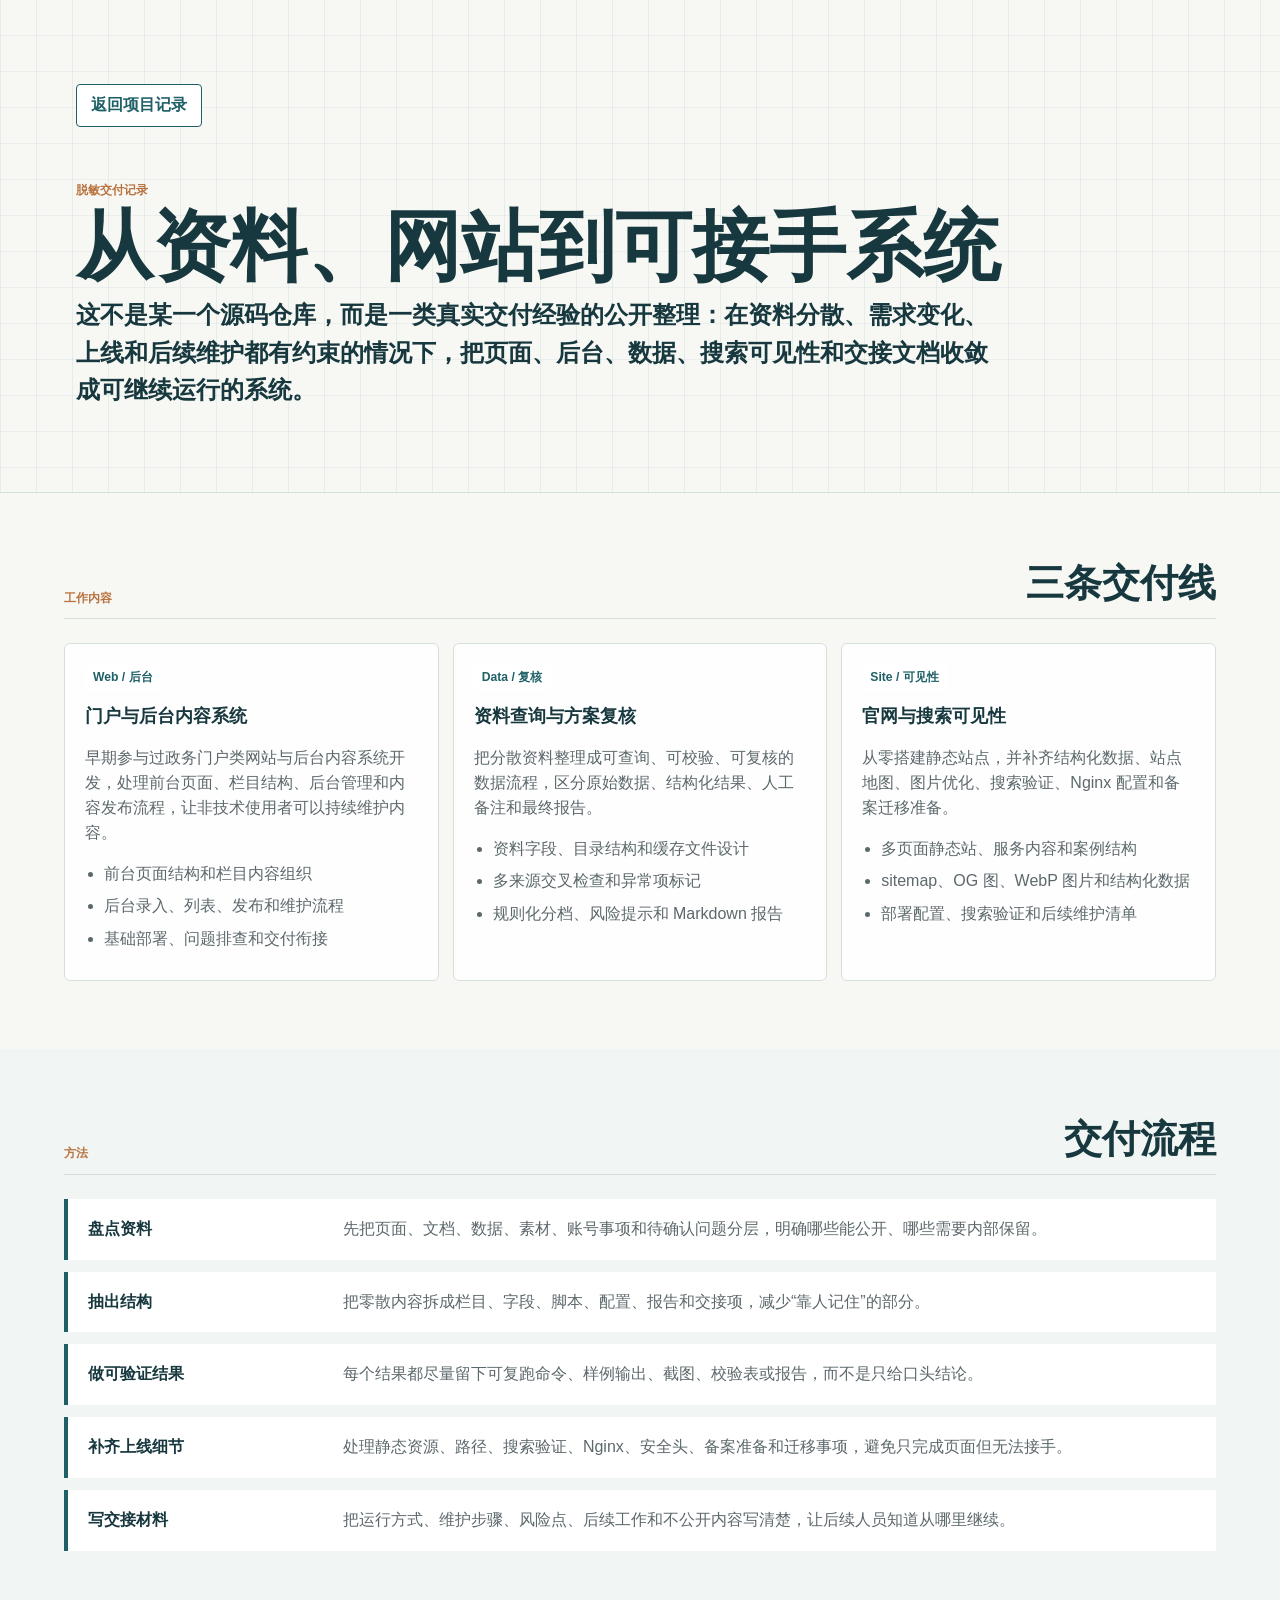
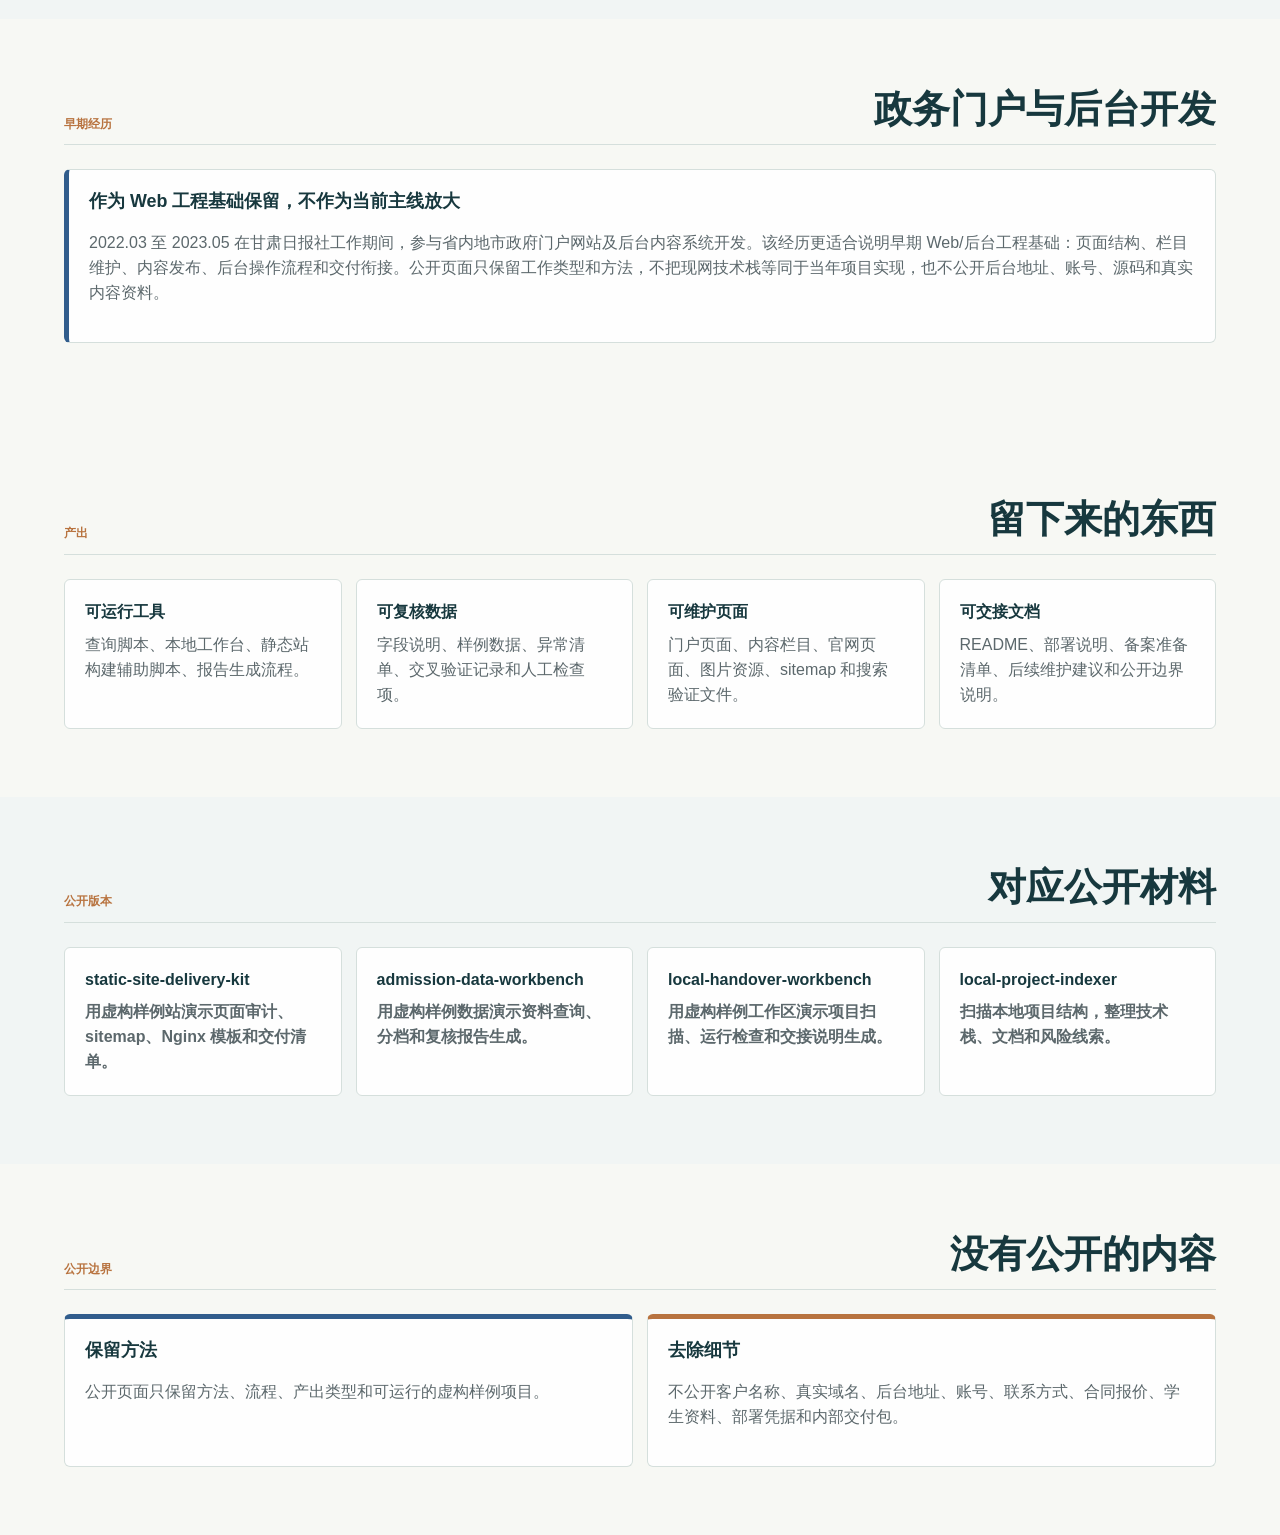
==== commit bcb19d9d: "docs: mention early web delivery work" ====
--- a/cases/delivery-record.html
+++ b/cases/delivery-record.html
@@ -27,7 +27,7 @@
         <article class="delivery-card">
           <div class="status">Web / 后台</div>
           <h3>门户与后台内容系统</h3>
-          <p>面向门户类网站，处理前台页面、栏目结构、后台管理和内容发布流程，让非技术使用者可以持续维护内容。</p>
+          <p>早期参与过政务门户类网站与后台内容系统开发，处理前台页面、栏目结构、后台管理和内容发布流程，让非技术使用者可以持续维护内容。</p>
           <ul>
             <li>前台页面结构和栏目内容组织</li>
             <li>后台录入、列表、发布和维护流程</li>
@@ -72,6 +72,18 @@
         <li><strong>补齐上线细节</strong><span>处理静态资源、路径、搜索验证、Nginx、安全头、备案准备和迁移事项，避免只完成页面但无法接手。</span></li>
         <li><strong>写交接材料</strong><span>把运行方式、维护步骤、风险点、后续工作和不公开内容写清楚，让后续人员知道从哪里继续。</span></li>
       </ol>
+    </section>
+
+    <section class="band case-band" aria-labelledby="early-web-title">
+      <div class="section-head">
+        <p class="eyebrow">早期经历</p>
+        <h2 id="early-web-title">政务门户与后台开发</h2>
+      </div>
+
+      <div class="system-note">
+        <h3>作为 Web 工程基础保留，不作为当前主线放大</h3>
+        <p>2022.03 至 2023.05 在甘肃日报社工作期间，参与省内地市政府门户网站及后台内容系统开发。该经历更适合说明早期 Web/后台工程基础：页面结构、栏目维护、内容发布、后台操作流程和交付衔接。公开页面只保留工作类型和方法，不把现网技术栈等同于当年项目实现，也不公开后台地址、账号、源码和真实内容资料。</p>
+      </div>
     </section>
 
     <section class="band case-band" aria-labelledby="outputs-title">
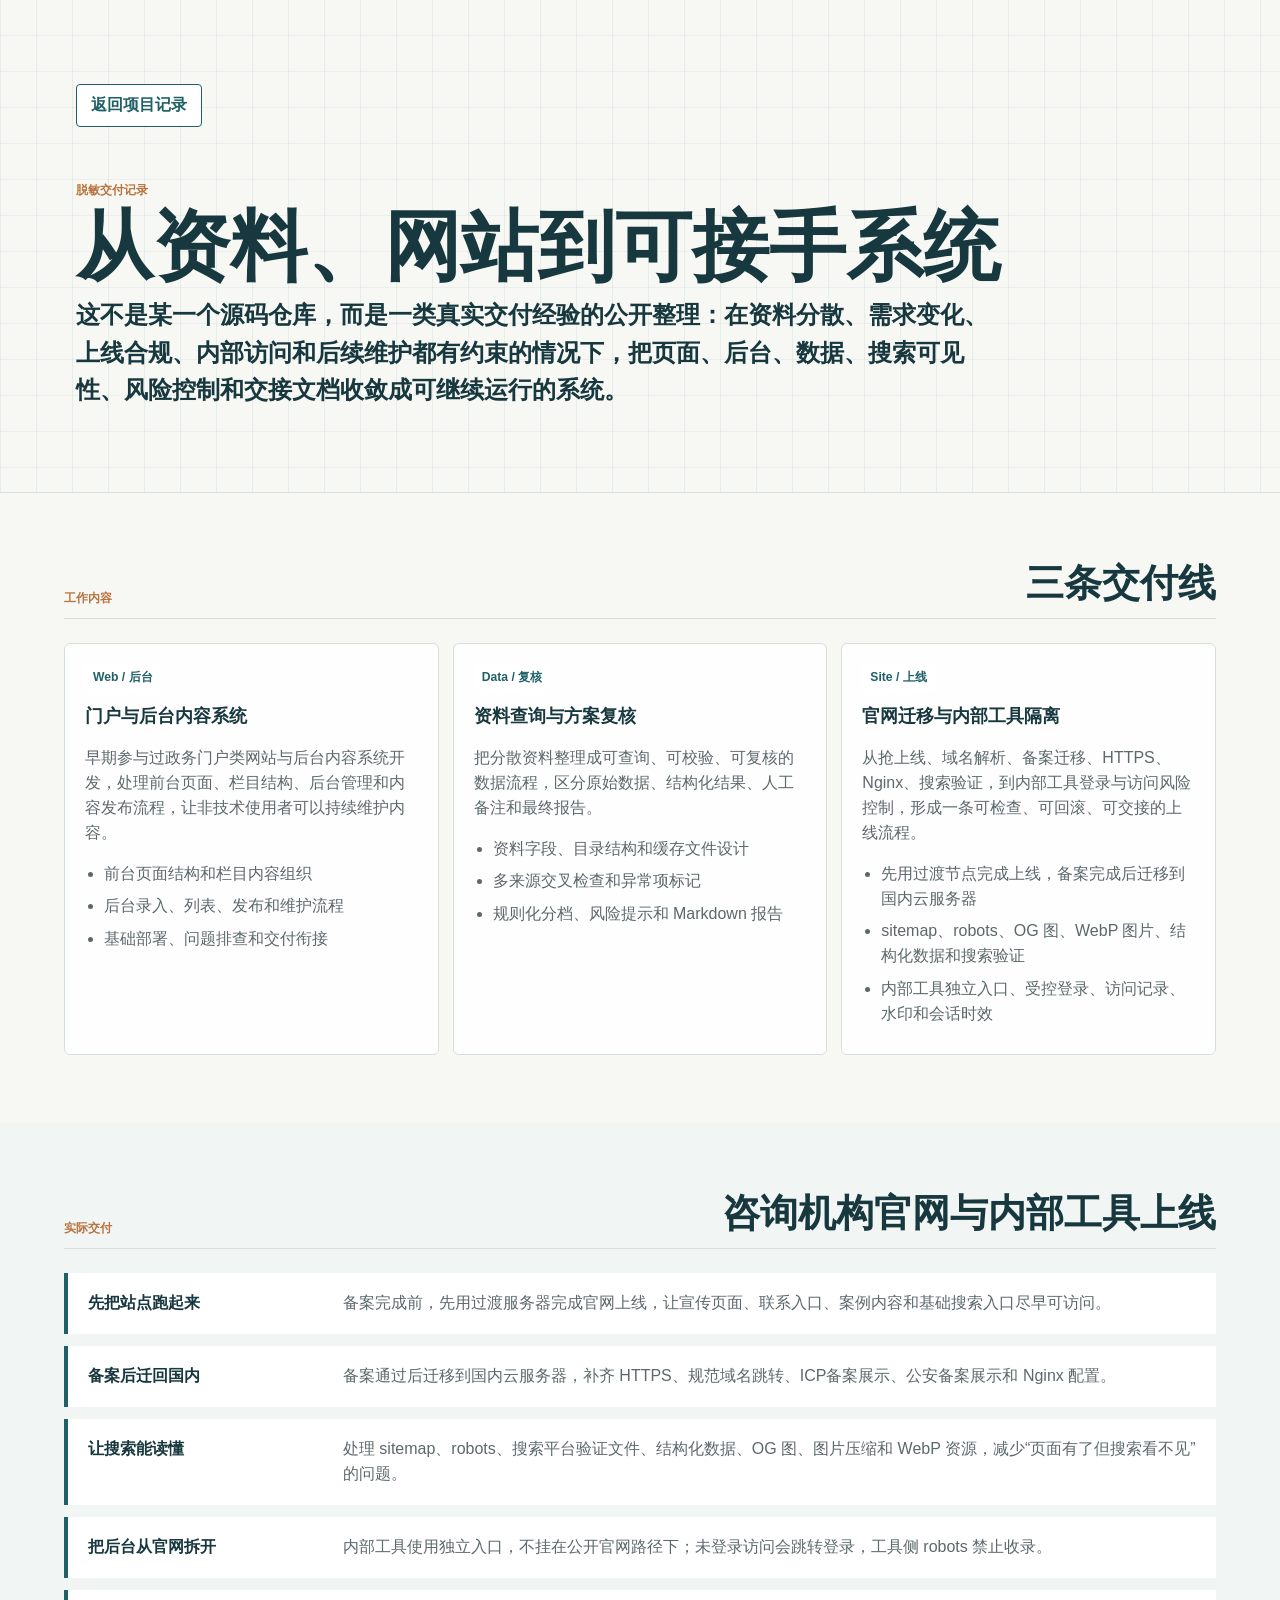
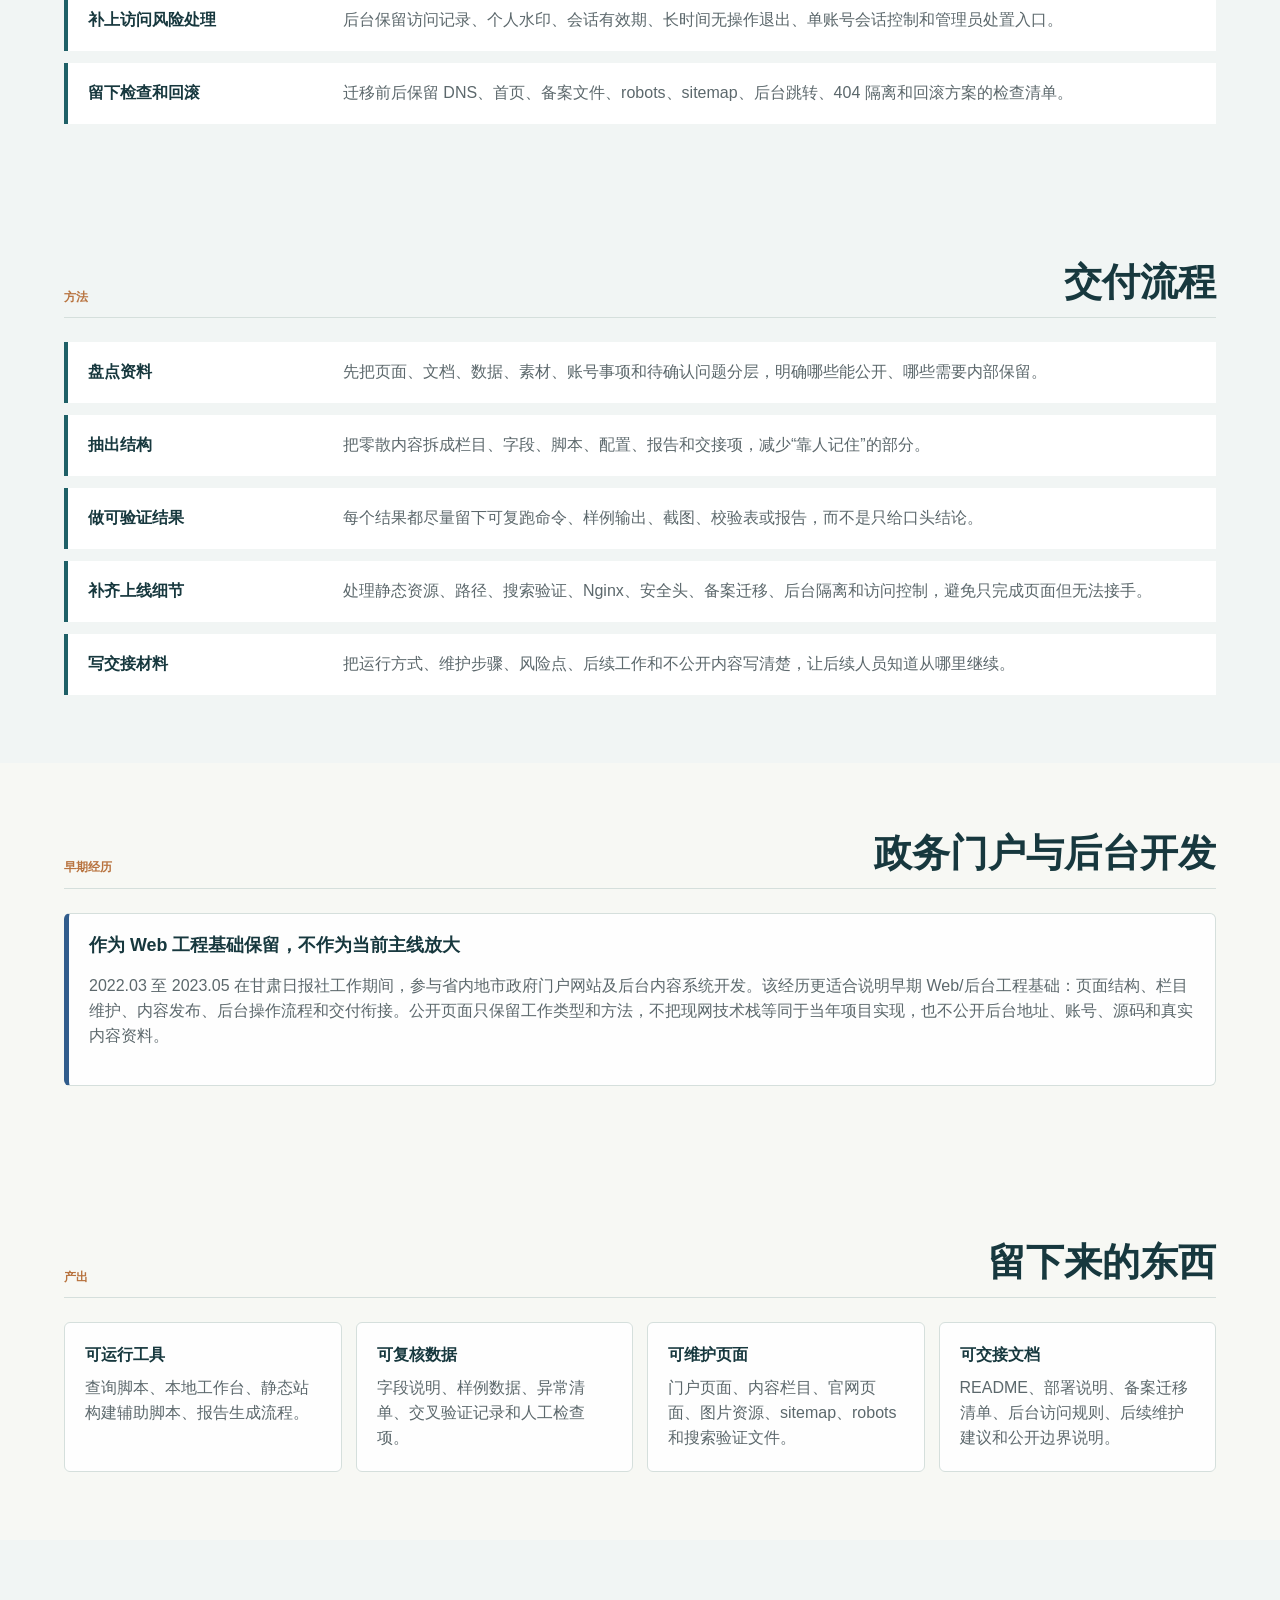
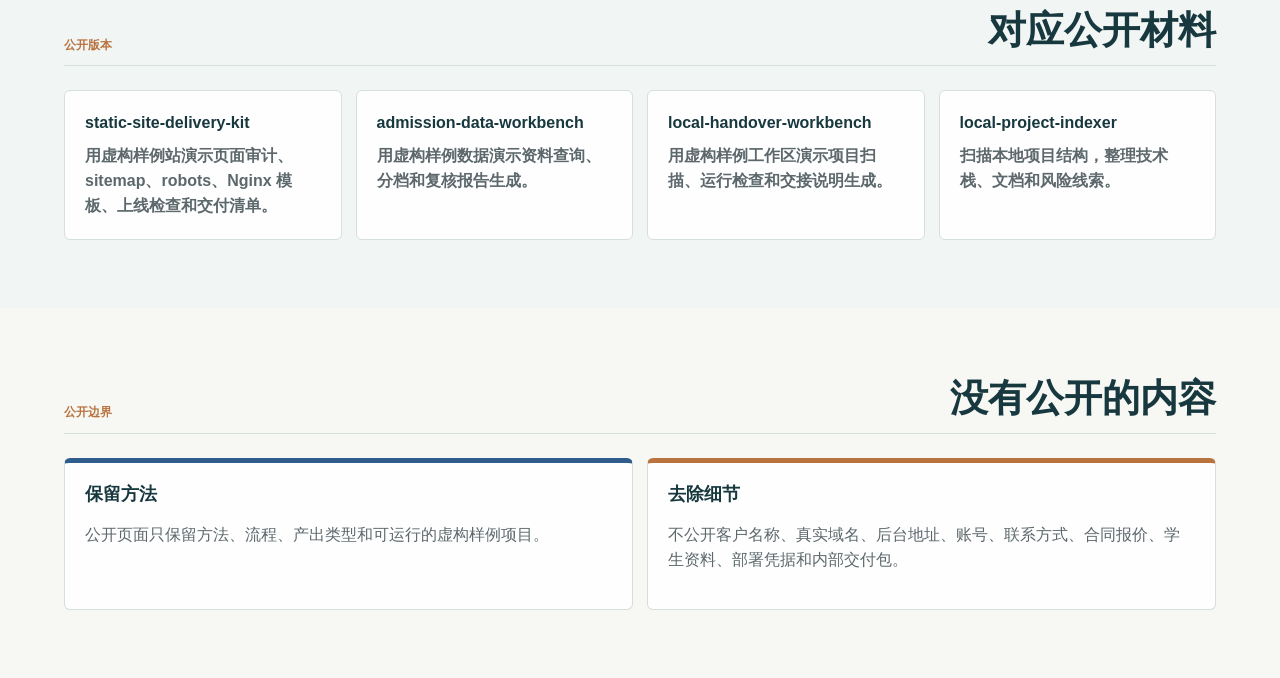
==== commit 0674e8bd: "docs: strengthen real delivery records" ====
--- a/cases/delivery-record.html
+++ b/cases/delivery-record.html
@@ -4,7 +4,7 @@
   <meta charset="utf-8">
   <meta name="viewport" content="width=device-width, initial-scale=1">
   <title>脱敏交付记录 | 杨竣博</title>
-  <meta name="description" content="一份脱敏交付记录：从门户后台、资料复核、静态官网到部署交接，把零散需求整理为可运行、可维护、可交接的系统。">
+  <meta name="description" content="一份脱敏交付记录：从门户后台、资料复核、官网上线、备案迁移、内部工具风险控制到部署交接，把零散需求整理为可运行、可维护、可交接的系统。">
   <link rel="icon" href="../assets/favicon.svg" type="image/svg+xml">
   <link rel="stylesheet" href="../styles.css">
 </head>
@@ -14,7 +14,7 @@
       <a class="back-link" href="../index.html">返回项目记录</a>
       <p class="eyebrow">脱敏交付记录</p>
       <h1 id="case-title">从资料、网站到可接手系统</h1>
-      <p class="case-lead">这不是某一个源码仓库，而是一类真实交付经验的公开整理：在资料分散、需求变化、上线和后续维护都有约束的情况下，把页面、后台、数据、搜索可见性和交接文档收敛成可继续运行的系统。</p>
+      <p class="case-lead">这不是某一个源码仓库，而是一类真实交付经验的公开整理：在资料分散、需求变化、上线合规、内部访问和后续维护都有约束的情况下，把页面、后台、数据、搜索可见性、风险控制和交接文档收敛成可继续运行的系统。</p>
     </section>
 
     <section class="band case-band" aria-labelledby="workstreams-title">
@@ -47,16 +47,32 @@
         </article>
 
         <article class="delivery-card">
-          <div class="status">Site / 可见性</div>
-          <h3>官网与搜索可见性</h3>
-          <p>从零搭建静态站点，并补齐结构化数据、站点地图、图片优化、搜索验证、Nginx 配置和备案迁移准备。</p>
+          <div class="status">Site / 上线</div>
+          <h3>官网迁移与内部工具隔离</h3>
+          <p>从抢上线、域名解析、备案迁移、HTTPS、Nginx、搜索验证，到内部工具登录与访问风险控制，形成一条可检查、可回滚、可交接的上线流程。</p>
           <ul>
-            <li>多页面静态站、服务内容和案例结构</li>
-            <li>sitemap、OG 图、WebP 图片和结构化数据</li>
-            <li>部署配置、搜索验证和后续维护清单</li>
+            <li>先用过渡节点完成上线，备案完成后迁移到国内云服务器</li>
+            <li>sitemap、robots、OG 图、WebP 图片、结构化数据和搜索验证</li>
+            <li>内部工具独立入口、受控登录、访问记录、水印和会话时效</li>
           </ul>
         </article>
       </div>
+    </section>
+
+    <section class="band case-band muted-band" aria-labelledby="site-tool-title">
+      <div class="section-head">
+        <p class="eyebrow">实际交付</p>
+        <h2 id="site-tool-title">咨询机构官网与内部工具上线</h2>
+      </div>
+
+      <ol class="process-list">
+        <li><strong>先把站点跑起来</strong><span>备案完成前，先用过渡服务器完成官网上线，让宣传页面、联系入口、案例内容和基础搜索入口尽早可访问。</span></li>
+        <li><strong>备案后迁回国内</strong><span>备案通过后迁移到国内云服务器，补齐 HTTPS、规范域名跳转、ICP备案展示、公安备案展示和 Nginx 配置。</span></li>
+        <li><strong>让搜索能读懂</strong><span>处理 sitemap、robots、搜索平台验证文件、结构化数据、OG 图、图片压缩和 WebP 资源，减少“页面有了但搜索看不见”的问题。</span></li>
+        <li><strong>把后台从官网拆开</strong><span>内部工具使用独立入口，不挂在公开官网路径下；未登录访问会跳转登录，工具侧 robots 禁止收录。</span></li>
+        <li><strong>补上访问风险处理</strong><span>后台保留访问记录、个人水印、会话有效期、长时间无操作退出、单账号会话控制和管理员处置入口。</span></li>
+        <li><strong>留下检查和回滚</strong><span>迁移前后保留 DNS、首页、备案文件、robots、sitemap、后台跳转、404 隔离和回滚方案的检查清单。</span></li>
+      </ol>
     </section>
 
     <section class="band case-band muted-band" aria-labelledby="process-title">
@@ -69,7 +85,7 @@
         <li><strong>盘点资料</strong><span>先把页面、文档、数据、素材、账号事项和待确认问题分层，明确哪些能公开、哪些需要内部保留。</span></li>
         <li><strong>抽出结构</strong><span>把零散内容拆成栏目、字段、脚本、配置、报告和交接项，减少“靠人记住”的部分。</span></li>
         <li><strong>做可验证结果</strong><span>每个结果都尽量留下可复跑命令、样例输出、截图、校验表或报告，而不是只给口头结论。</span></li>
-        <li><strong>补齐上线细节</strong><span>处理静态资源、路径、搜索验证、Nginx、安全头、备案准备和迁移事项，避免只完成页面但无法接手。</span></li>
+        <li><strong>补齐上线细节</strong><span>处理静态资源、路径、搜索验证、Nginx、安全头、备案迁移、后台隔离和访问控制，避免只完成页面但无法接手。</span></li>
         <li><strong>写交接材料</strong><span>把运行方式、维护步骤、风险点、后续工作和不公开内容写清楚，让后续人员知道从哪里继续。</span></li>
       </ol>
     </section>
@@ -95,8 +111,8 @@
       <div class="output-grid">
         <div><strong>可运行工具</strong><span>查询脚本、本地工作台、静态站构建辅助脚本、报告生成流程。</span></div>
         <div><strong>可复核数据</strong><span>字段说明、样例数据、异常清单、交叉验证记录和人工检查项。</span></div>
-        <div><strong>可维护页面</strong><span>门户页面、内容栏目、官网页面、图片资源、sitemap 和搜索验证文件。</span></div>
-        <div><strong>可交接文档</strong><span>README、部署说明、备案准备清单、后续维护建议和公开边界说明。</span></div>
+        <div><strong>可维护页面</strong><span>门户页面、内容栏目、官网页面、图片资源、sitemap、robots 和搜索验证文件。</span></div>
+        <div><strong>可交接文档</strong><span>README、部署说明、备案迁移清单、后台访问规则、后续维护建议和公开边界说明。</span></div>
       </div>
     </section>
 
@@ -109,7 +125,7 @@
       <div class="related-list">
         <a href="https://github.com/blacklemi3/static-site-delivery-kit">
           <strong>static-site-delivery-kit</strong>
-          <span>用虚构样例站演示页面审计、sitemap、Nginx 模板和交付清单。</span>
+          <span>用虚构样例站演示页面审计、sitemap、robots、Nginx 模板、上线检查和交付清单。</span>
         </a>
         <a href="https://github.com/blacklemi3/admission-data-workbench">
           <strong>admission-data-workbench</strong>
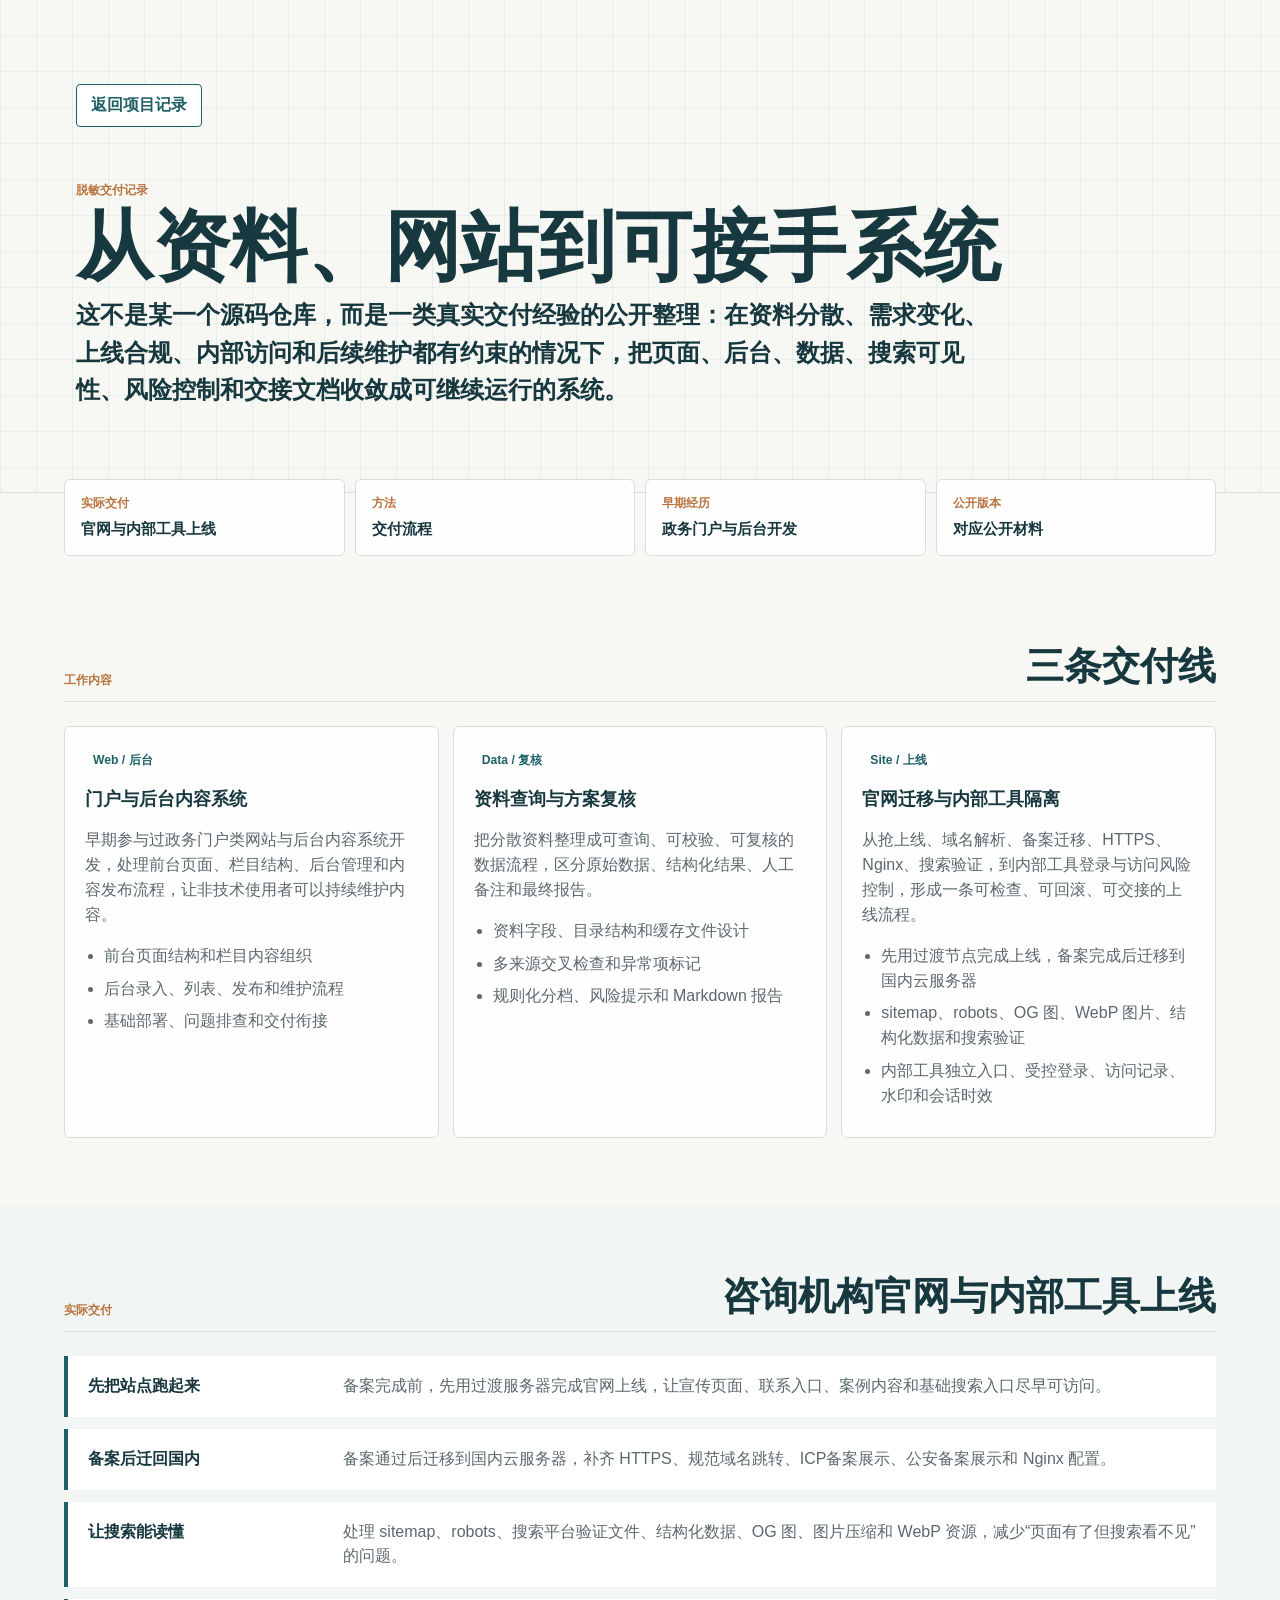
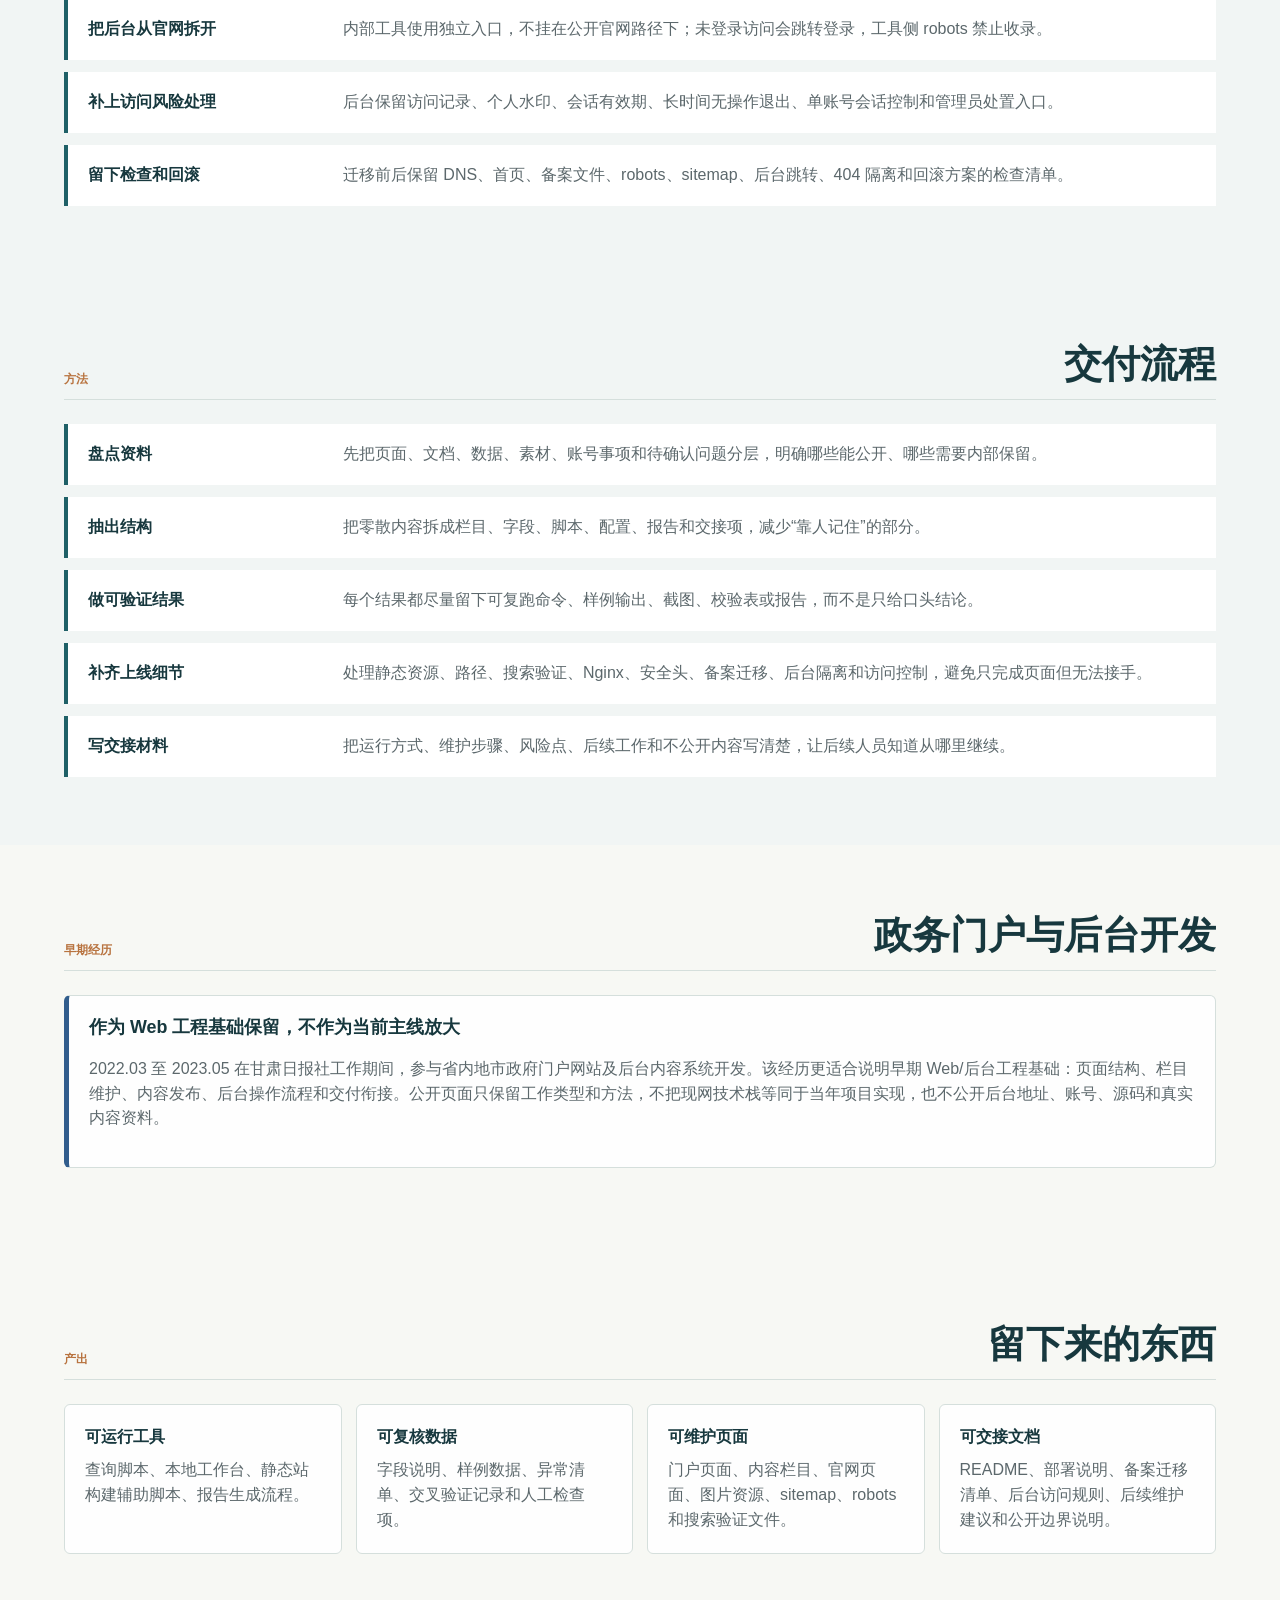
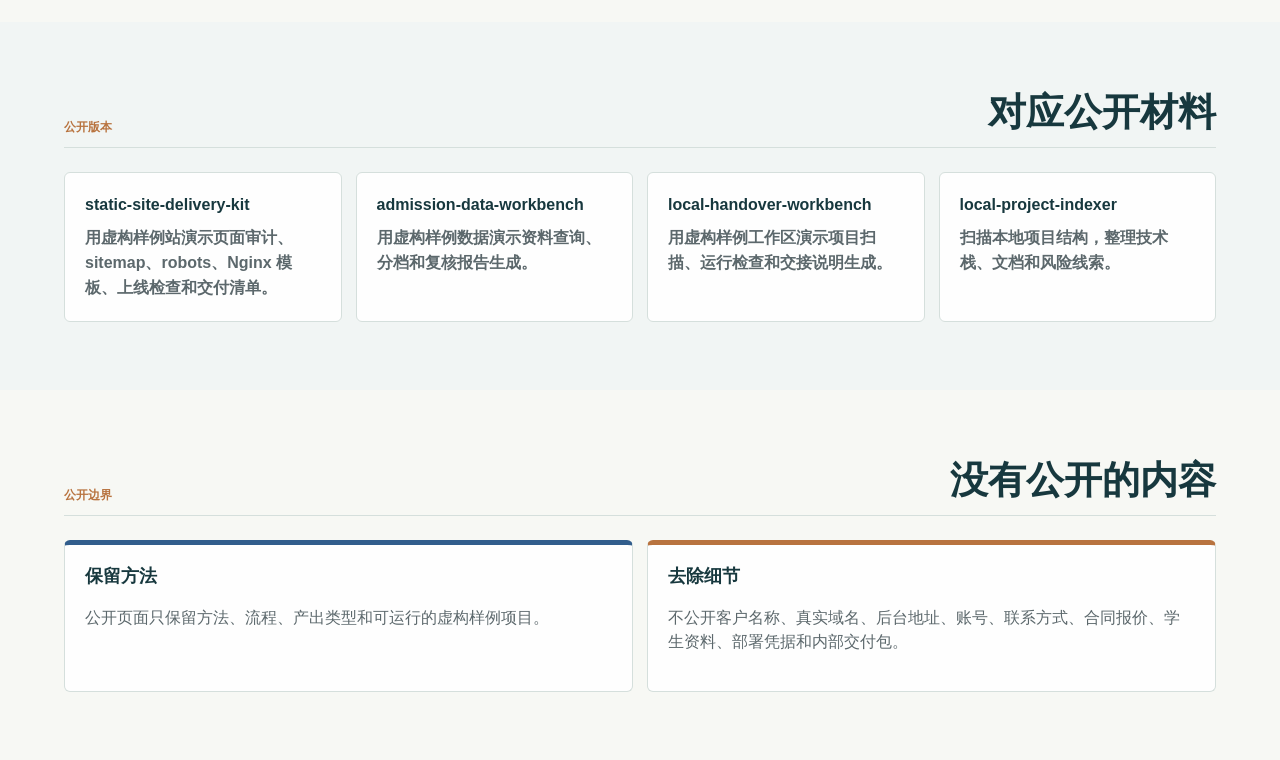
==== commit d5e58291: "docs: add delivery page jump links" ====
--- a/cases/delivery-record.html
+++ b/cases/delivery-record.html
@@ -16,6 +16,13 @@
       <h1 id="case-title">从资料、网站到可接手系统</h1>
       <p class="case-lead">这不是某一个源码仓库，而是一类真实交付经验的公开整理：在资料分散、需求变化、上线合规、内部访问和后续维护都有约束的情况下，把页面、后台、数据、搜索可见性、风险控制和交接文档收敛成可继续运行的系统。</p>
     </section>
+
+    <nav class="case-jump-list" aria-label="交付记录快速定位">
+      <a href="#site-tool-title"><span>实际交付</span><strong>官网与内部工具上线</strong></a>
+      <a href="#process-title"><span>方法</span><strong>交付流程</strong></a>
+      <a href="#early-web"><span>早期经历</span><strong>政务门户与后台开发</strong></a>
+      <a href="#public-title"><span>公开版本</span><strong>对应公开材料</strong></a>
+    </nav>
 
     <section class="band case-band" aria-labelledby="workstreams-title">
       <div class="section-head">
@@ -90,7 +97,7 @@
       </ol>
     </section>
 
-    <section class="band case-band" aria-labelledby="early-web-title">
+    <section class="band case-band" id="early-web" aria-labelledby="early-web-title">
       <div class="section-head">
         <p class="eyebrow">早期经历</p>
         <h2 id="early-web-title">政务门户与后台开发</h2>
--- a/styles.css
+++ b/styles.css
@@ -257,6 +257,44 @@
   padding: clamp(32px, 5.4vw, 68px) clamp(20px, 5vw, 64px);
 }
 
+.case-jump-list {
+  display: grid;
+  grid-template-columns: repeat(4, minmax(0, 1fr));
+  gap: 10px;
+  padding: 0 clamp(20px, 5vw, 64px) clamp(10px, 2vw, 20px);
+  margin-top: -14px;
+}
+
+.case-jump-list a {
+  min-width: 0;
+  padding: 14px 16px;
+  border: 1px solid var(--line);
+  border-radius: 6px;
+  background: rgba(255, 255, 255, 0.9);
+}
+
+.case-jump-list span,
+.case-jump-list strong {
+  display: block;
+}
+
+.case-jump-list span {
+  margin-bottom: 4px;
+  color: var(--copper);
+  font-size: 0.75rem;
+  font-weight: 900;
+}
+
+.case-jump-list strong {
+  color: var(--deep);
+  font-size: 0.94rem;
+}
+
+.case-jump-list a:hover,
+.case-jump-list a:focus-visible {
+  border-color: var(--teal);
+}
+
 .section-head {
   display: flex;
   align-items: end;
@@ -809,6 +847,7 @@
 @media (max-width: 980px) {
   .hero,
   .route-steps,
+  .case-jump-list,
   .systems-entry,
   .system-link-grid,
   .system-layout,
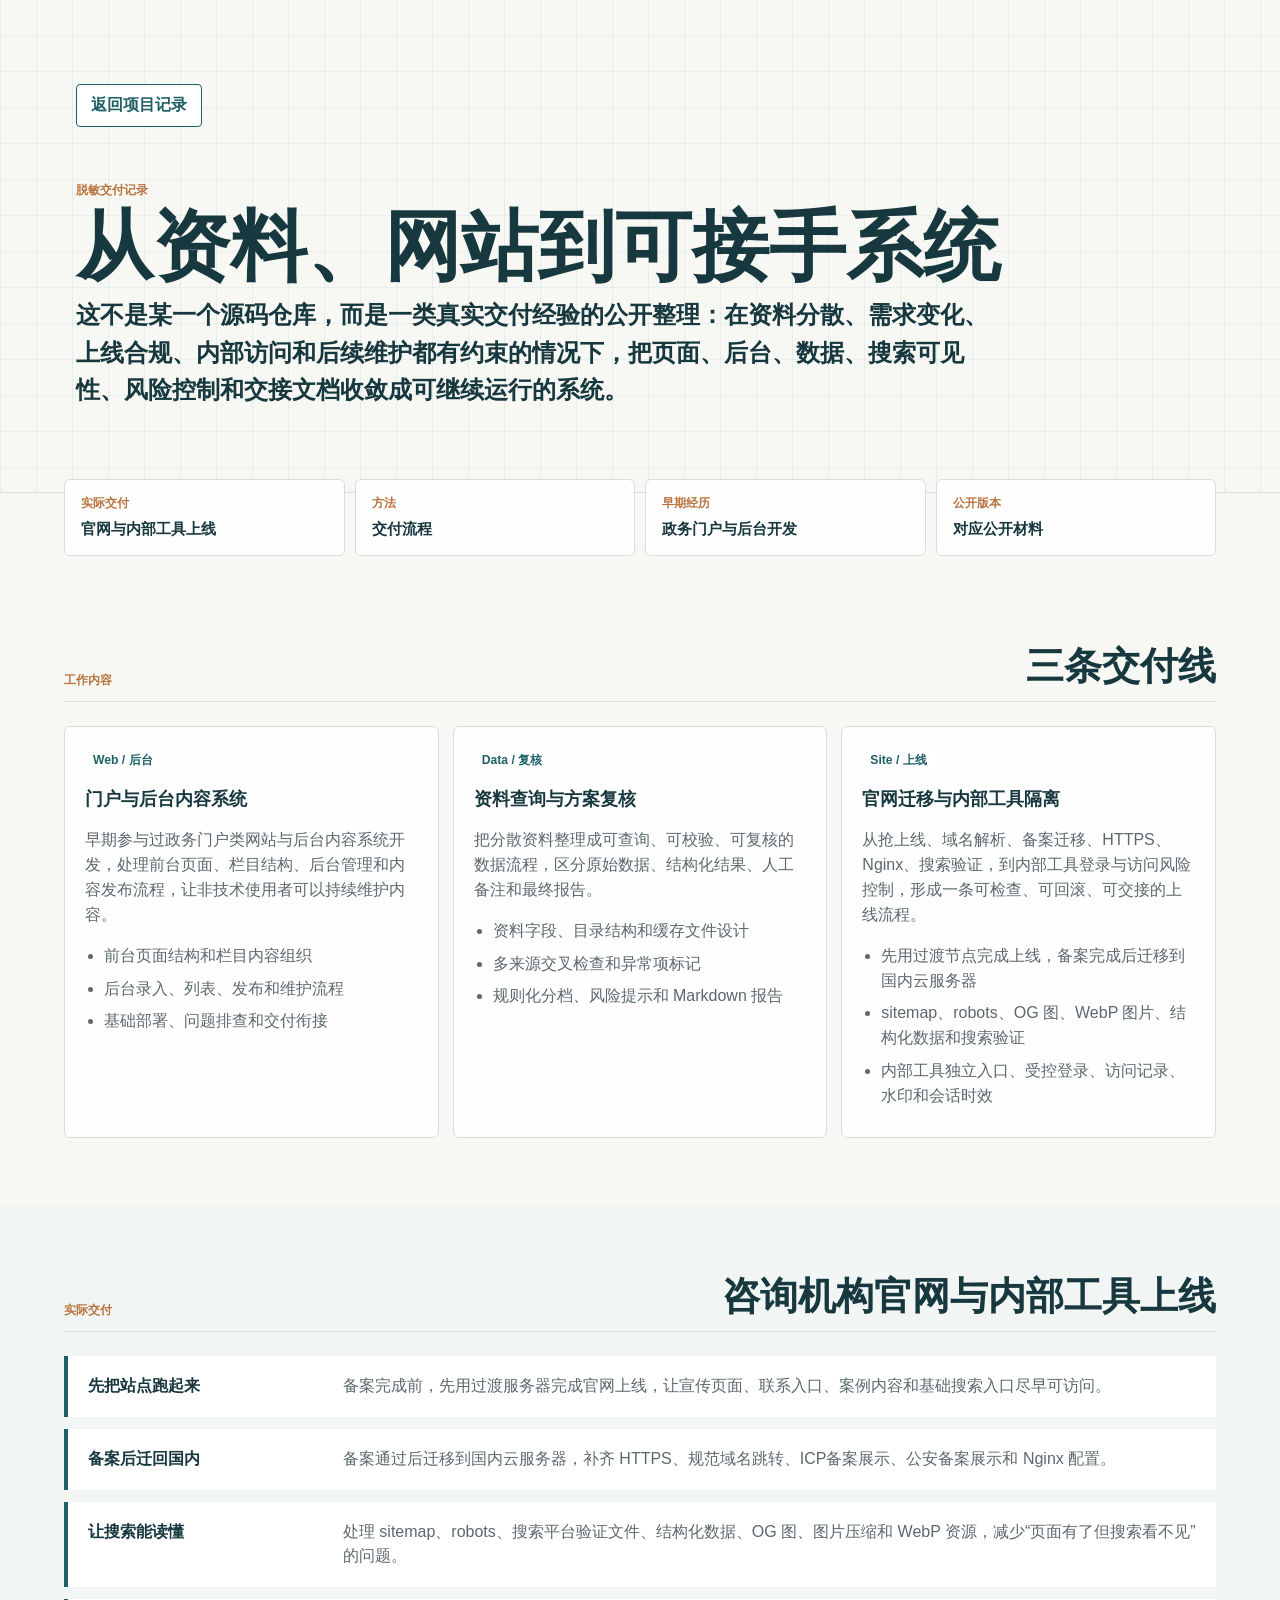
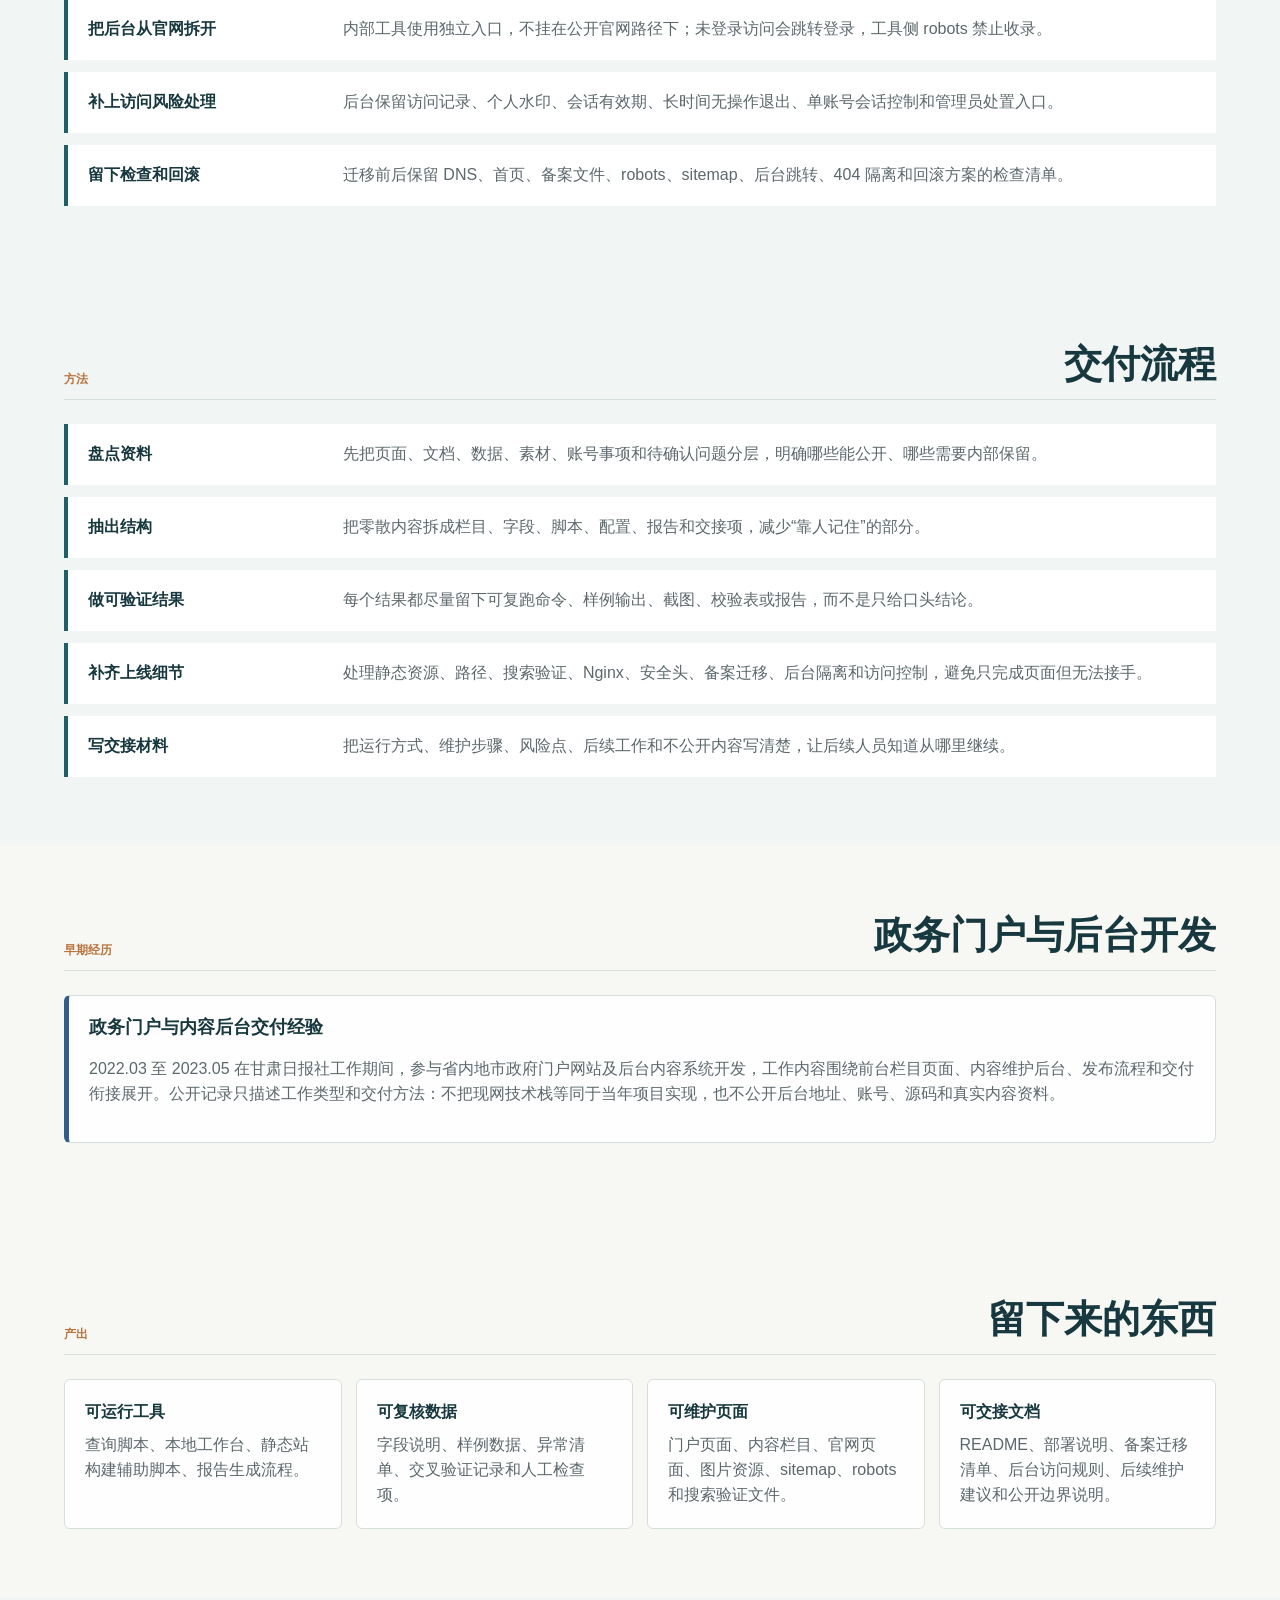
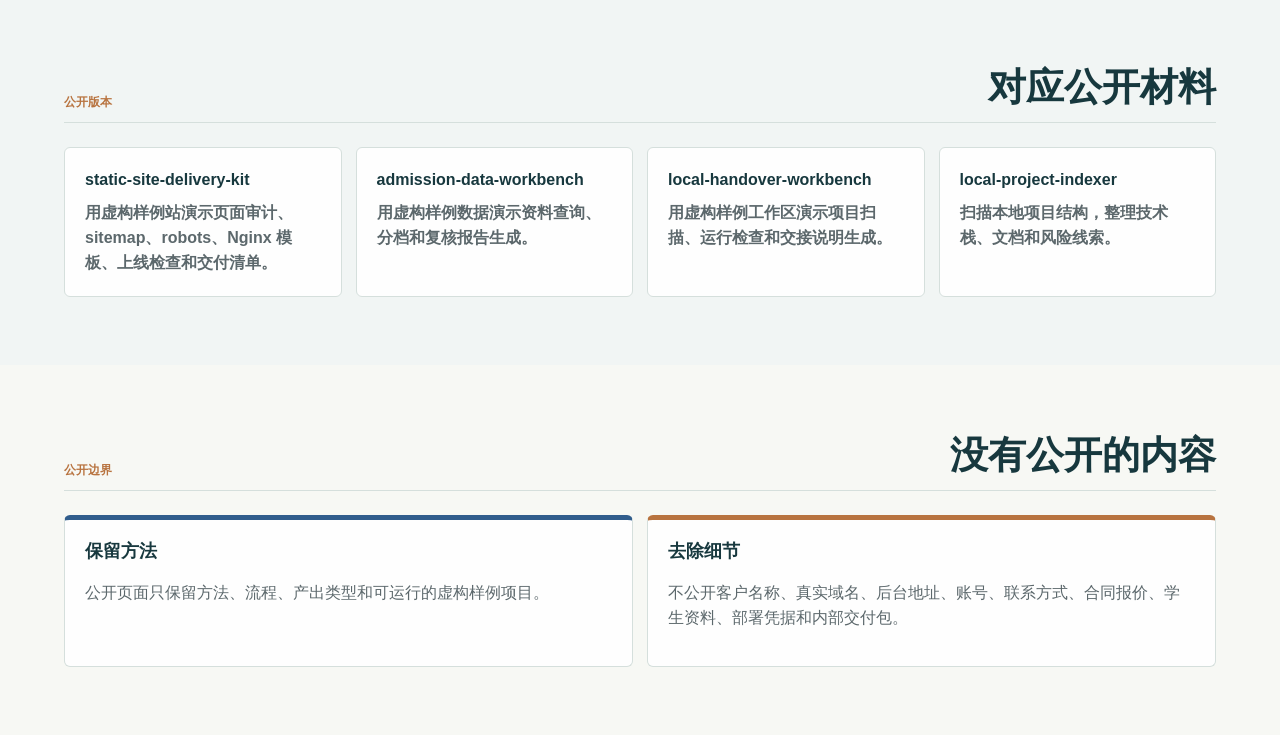
==== commit b70e43f8: "Polish delivery record wording" ====
--- a/cases/delivery-record.html
+++ b/cases/delivery-record.html
@@ -104,8 +104,8 @@
       </div>
 
       <div class="system-note">
-        <h3>作为 Web 工程基础保留，不作为当前主线放大</h3>
-        <p>2022.03 至 2023.05 在甘肃日报社工作期间，参与省内地市政府门户网站及后台内容系统开发。该经历更适合说明早期 Web/后台工程基础：页面结构、栏目维护、内容发布、后台操作流程和交付衔接。公开页面只保留工作类型和方法，不把现网技术栈等同于当年项目实现，也不公开后台地址、账号、源码和真实内容资料。</p>
+        <h3>政务门户与内容后台交付经验</h3>
+        <p>2022.03 至 2023.05 在甘肃日报社工作期间，参与省内地市政府门户网站及后台内容系统开发，工作内容围绕前台栏目页面、内容维护后台、发布流程和交付衔接展开。公开记录只描述工作类型和交付方法：不把现网技术栈等同于当年项目实现，也不公开后台地址、账号、源码和真实内容资料。</p>
       </div>
     </section>
 
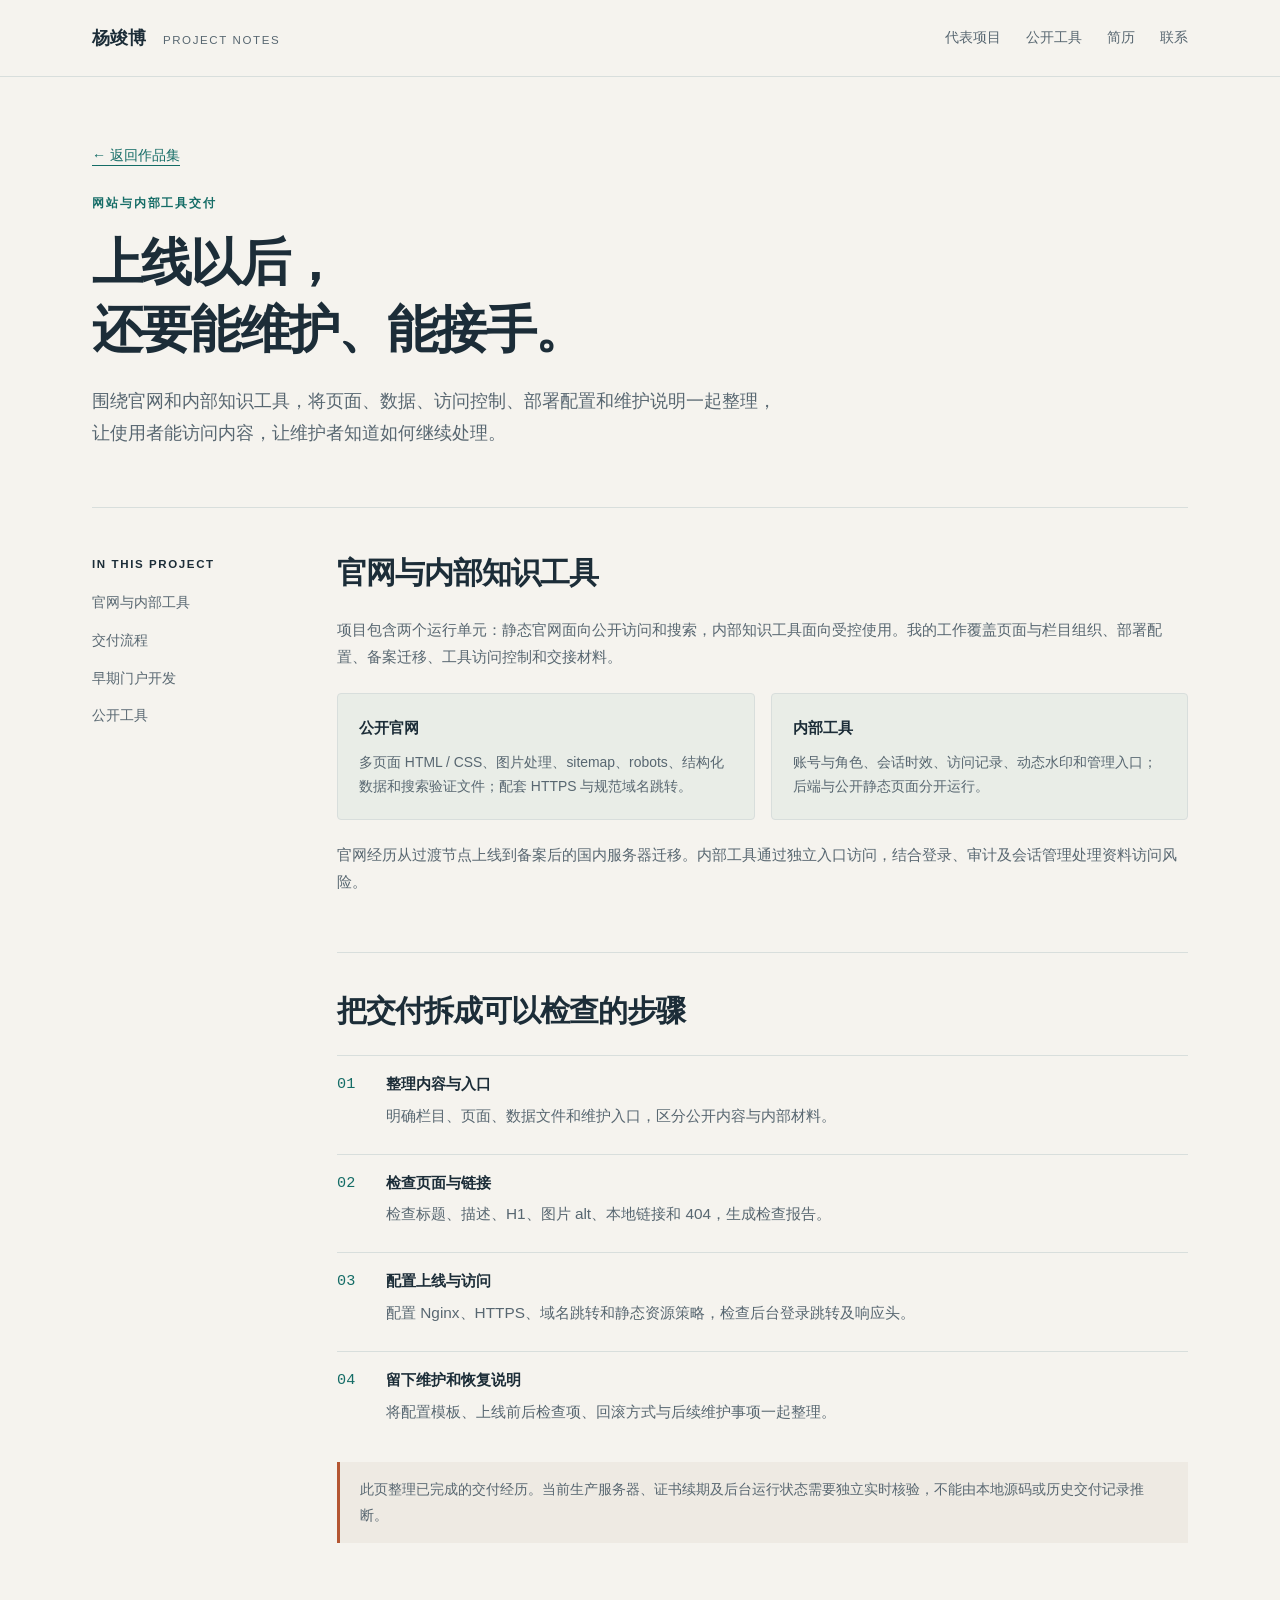
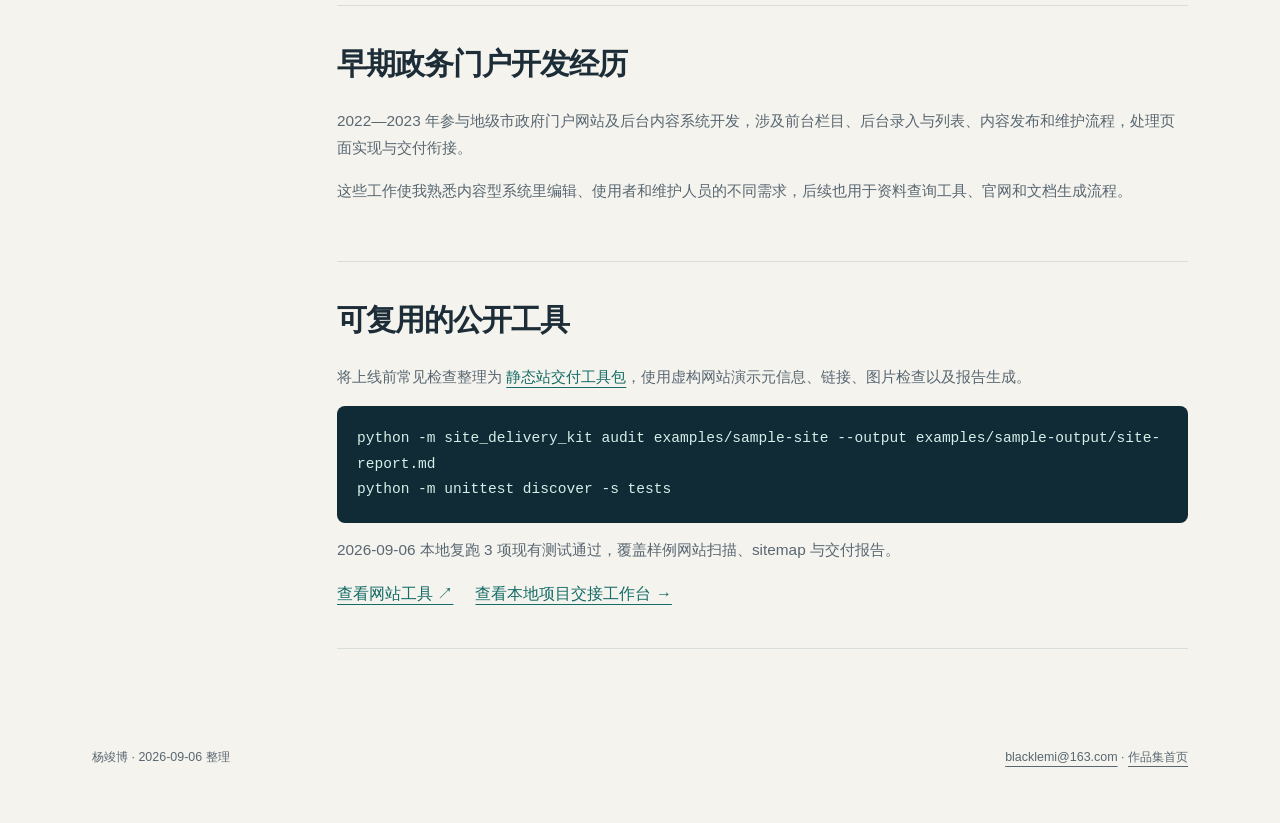
==== commit 5bc3460d: "Update portfolio with current AI and developer tool projects" ====
--- a/cases/delivery-record.html
+++ b/cases/delivery-record.html
@@ -1,170 +1,6 @@
-<!doctype html>
-<html lang="zh-CN">
-<head>
-  <meta charset="utf-8">
-  <meta name="viewport" content="width=device-width, initial-scale=1">
-  <title>脱敏交付记录 | 杨竣博</title>
-  <meta name="description" content="一份脱敏交付记录：从门户后台、资料复核、官网上线、备案迁移、内部工具风险控制到部署交接，把零散需求整理为可运行、可维护、可交接的系统。">
-  <link rel="icon" href="../assets/favicon.svg" type="image/svg+xml">
-  <link rel="stylesheet" href="../styles.css">
-</head>
-<body>
-  <main class="site case-page">
-    <section class="case-hero" aria-labelledby="case-title">
-      <a class="back-link" href="../index.html">返回项目记录</a>
-      <p class="eyebrow">脱敏交付记录</p>
-      <h1 id="case-title">从资料、网站到可接手系统</h1>
-      <p class="case-lead">这不是某一个源码仓库，而是一类真实交付经验的公开整理：在资料分散、需求变化、上线合规、内部访问和后续维护都有约束的情况下，把页面、后台、数据、搜索可见性、风险控制和交接文档收敛成可继续运行的系统。</p>
-    </section>
-
-    <nav class="case-jump-list" aria-label="交付记录快速定位">
-      <a href="#site-tool-title"><span>实际交付</span><strong>官网与内部工具上线</strong></a>
-      <a href="#process-title"><span>方法</span><strong>交付流程</strong></a>
-      <a href="#early-web"><span>早期经历</span><strong>政务门户与后台开发</strong></a>
-      <a href="#public-title"><span>公开版本</span><strong>对应公开材料</strong></a>
-    </nav>
-
-    <section class="band case-band" aria-labelledby="workstreams-title">
-      <div class="section-head">
-        <p class="eyebrow">工作内容</p>
-        <h2 id="workstreams-title">三条交付线</h2>
-      </div>
-
-      <div class="delivery-grid">
-        <article class="delivery-card">
-          <div class="status">Web / 后台</div>
-          <h3>门户与后台内容系统</h3>
-          <p>早期参与过政务门户类网站与后台内容系统开发，处理前台页面、栏目结构、后台管理和内容发布流程，让非技术使用者可以持续维护内容。</p>
-          <ul>
-            <li>前台页面结构和栏目内容组织</li>
-            <li>后台录入、列表、发布和维护流程</li>
-            <li>基础部署、问题排查和交付衔接</li>
-          </ul>
-        </article>
-
-        <article class="delivery-card">
-          <div class="status">Data / 复核</div>
-          <h3>资料查询与方案复核</h3>
-          <p>把分散资料整理成可查询、可校验、可复核的数据流程，区分原始数据、结构化结果、人工备注和最终报告。</p>
-          <ul>
-            <li>资料字段、目录结构和缓存文件设计</li>
-            <li>多来源交叉检查和异常项标记</li>
-            <li>规则化分档、风险提示和 Markdown 报告</li>
-          </ul>
-        </article>
-
-        <article class="delivery-card">
-          <div class="status">Site / 上线</div>
-          <h3>官网迁移与内部工具隔离</h3>
-          <p>从抢上线、域名解析、备案迁移、HTTPS、Nginx、搜索验证，到内部工具登录与访问风险控制，形成一条可检查、可回滚、可交接的上线流程。</p>
-          <ul>
-            <li>先用过渡节点完成上线，备案完成后迁移到国内云服务器</li>
-            <li>sitemap、robots、OG 图、WebP 图片、结构化数据和搜索验证</li>
-            <li>内部工具独立入口、受控登录、访问记录、水印和会话时效</li>
-          </ul>
-        </article>
-      </div>
-    </section>
-
-    <section class="band case-band muted-band" aria-labelledby="site-tool-title">
-      <div class="section-head">
-        <p class="eyebrow">实际交付</p>
-        <h2 id="site-tool-title">咨询机构官网与内部工具上线</h2>
-      </div>
-
-      <ol class="process-list">
-        <li><strong>先把站点跑起来</strong><span>备案完成前，先用过渡服务器完成官网上线，让宣传页面、联系入口、案例内容和基础搜索入口尽早可访问。</span></li>
-        <li><strong>备案后迁回国内</strong><span>备案通过后迁移到国内云服务器，补齐 HTTPS、规范域名跳转、ICP备案展示、公安备案展示和 Nginx 配置。</span></li>
-        <li><strong>让搜索能读懂</strong><span>处理 sitemap、robots、搜索平台验证文件、结构化数据、OG 图、图片压缩和 WebP 资源，减少“页面有了但搜索看不见”的问题。</span></li>
-        <li><strong>把后台从官网拆开</strong><span>内部工具使用独立入口，不挂在公开官网路径下；未登录访问会跳转登录，工具侧 robots 禁止收录。</span></li>
-        <li><strong>补上访问风险处理</strong><span>后台保留访问记录、个人水印、会话有效期、长时间无操作退出、单账号会话控制和管理员处置入口。</span></li>
-        <li><strong>留下检查和回滚</strong><span>迁移前后保留 DNS、首页、备案文件、robots、sitemap、后台跳转、404 隔离和回滚方案的检查清单。</span></li>
-      </ol>
-    </section>
-
-    <section class="band case-band muted-band" aria-labelledby="process-title">
-      <div class="section-head">
-        <p class="eyebrow">方法</p>
-        <h2 id="process-title">交付流程</h2>
-      </div>
-
-      <ol class="process-list">
-        <li><strong>盘点资料</strong><span>先把页面、文档、数据、素材、账号事项和待确认问题分层，明确哪些能公开、哪些需要内部保留。</span></li>
-        <li><strong>抽出结构</strong><span>把零散内容拆成栏目、字段、脚本、配置、报告和交接项，减少“靠人记住”的部分。</span></li>
-        <li><strong>做可验证结果</strong><span>每个结果都尽量留下可复跑命令、样例输出、截图、校验表或报告，而不是只给口头结论。</span></li>
-        <li><strong>补齐上线细节</strong><span>处理静态资源、路径、搜索验证、Nginx、安全头、备案迁移、后台隔离和访问控制，避免只完成页面但无法接手。</span></li>
-        <li><strong>写交接材料</strong><span>把运行方式、维护步骤、风险点、后续工作和不公开内容写清楚，让后续人员知道从哪里继续。</span></li>
-      </ol>
-    </section>
-
-    <section class="band case-band" id="early-web" aria-labelledby="early-web-title">
-      <div class="section-head">
-        <p class="eyebrow">早期经历</p>
-        <h2 id="early-web-title">政务门户与后台开发</h2>
-      </div>
-
-      <div class="system-note">
-        <h3>政务门户与内容后台交付经验</h3>
-        <p>2022.03 至 2023.05 在甘肃日报社工作期间，参与省内地市政府门户网站及后台内容系统开发，工作内容围绕前台栏目页面、内容维护后台、发布流程和交付衔接展开。公开记录只描述工作类型和交付方法：不把现网技术栈等同于当年项目实现，也不公开后台地址、账号、源码和真实内容资料。</p>
-      </div>
-    </section>
-
-    <section class="band case-band" aria-labelledby="outputs-title">
-      <div class="section-head">
-        <p class="eyebrow">产出</p>
-        <h2 id="outputs-title">留下来的东西</h2>
-      </div>
-
-      <div class="output-grid">
-        <div><strong>可运行工具</strong><span>查询脚本、本地工作台、静态站构建辅助脚本、报告生成流程。</span></div>
-        <div><strong>可复核数据</strong><span>字段说明、样例数据、异常清单、交叉验证记录和人工检查项。</span></div>
-        <div><strong>可维护页面</strong><span>门户页面、内容栏目、官网页面、图片资源、sitemap、robots 和搜索验证文件。</span></div>
-        <div><strong>可交接文档</strong><span>README、部署说明、备案迁移清单、后台访问规则、后续维护建议和公开边界说明。</span></div>
-      </div>
-    </section>
-
-    <section class="band case-band muted-band" aria-labelledby="public-title">
-      <div class="section-head">
-        <p class="eyebrow">公开版本</p>
-        <h2 id="public-title">对应公开材料</h2>
-      </div>
-
-      <div class="related-list">
-        <a href="https://github.com/blacklemi3/static-site-delivery-kit">
-          <strong>static-site-delivery-kit</strong>
-          <span>用虚构样例站演示页面审计、sitemap、robots、Nginx 模板、上线检查和交付清单。</span>
-        </a>
-        <a href="https://github.com/blacklemi3/admission-data-workbench">
-          <strong>admission-data-workbench</strong>
-          <span>用虚构样例数据演示资料查询、分档和复核报告生成。</span>
-        </a>
-        <a href="https://github.com/blacklemi3/local-handover-workbench">
-          <strong>local-handover-workbench</strong>
-          <span>用虚构样例工作区演示项目扫描、运行检查和交接说明生成。</span>
-        </a>
-        <a href="https://github.com/blacklemi3/local-project-indexer">
-          <strong>local-project-indexer</strong>
-          <span>扫描本地项目结构，整理技术栈、文档和风险线索。</span>
-        </a>
-      </div>
-    </section>
-
-    <section class="band boundary" aria-labelledby="case-boundary-title">
-      <div class="section-head">
-        <p class="eyebrow">公开边界</p>
-        <h2 id="case-boundary-title">没有公开的内容</h2>
-      </div>
-      <div class="boundary-grid">
-        <div>
-          <h3>保留方法</h3>
-          <p>公开页面只保留方法、流程、产出类型和可运行的虚构样例项目。</p>
-        </div>
-        <div>
-          <h3>去除细节</h3>
-          <p>不公开客户名称、真实域名、后台地址、账号、联系方式、合同报价、学生资料、部署凭据和内部交付包。</p>
-        </div>
-      </div>
-    </section>
-  </main>
-</body>
-</html>
+<!doctype html><html lang="zh-CN"><head><meta charset="utf-8"><meta name="viewport" content="width=device-width, initial-scale=1"><title>网站与内部工具交付 | 杨竣博</title><meta name="description" content="静态官网、备案迁移、HTTPS、搜索配置、内部工具访问控制与文档交接的项目经验。"><link rel="icon" href="../assets/favicon.svg" type="image/svg+xml"><link rel="stylesheet" href="../styles.css"></head><body><a class="skip" href="#main">跳到主要内容</a><header class="topbar"><div class="wrap nav"><a class="brand" href="../index.html">杨竣博 <small>PROJECT NOTES</small></a><nav class="nav-links" aria-label="主导航"><a href="../index.html#projects">代表项目</a><a href="../index.html#repos">公开工具</a><a href="../resume.html">简历</a><a href="../index.html#contact">联系</a></nav></div></header><main id="main" class="wrap"><section class="case-hero"><a class="breadcrumb" href="../index.html">← 返回作品集</a><p class="eyebrow">网站与内部工具交付</p><h1>上线以后，<br>还要能维护、能接手。</h1><p class="lead">围绕官网和内部知识工具，将页面、数据、访问控制、部署配置和维护说明一起整理，让使用者能访问内容，让维护者知道如何继续处理。</p></section><div class="case-layout"><nav class="side-nav" aria-label="案例目录"><strong>IN THIS PROJECT</strong><a href="#site-tool-title">官网与内部工具</a><a href="#process-title">交付流程</a><a href="#early-web">早期门户开发</a><a href="#public-title">公开工具</a></nav><div>
+<section class="record" id="site-tool-title"><h2>官网与内部知识工具</h2><p>项目包含两个运行单元：静态官网面向公开访问和搜索，内部知识工具面向受控使用。我的工作覆盖页面与栏目组织、部署配置、备案迁移、工具访问控制和交接材料。</p><div class="facts"><div class="fact"><strong>公开官网</strong><p>多页面 HTML / CSS、图片处理、sitemap、robots、结构化数据和搜索验证文件；配套 HTTPS 与规范域名跳转。</p></div><div class="fact"><strong>内部工具</strong><p>账号与角色、会话时效、访问记录、动态水印和管理入口；后端与公开静态页面分开运行。</p></div></div><p>官网经历从过渡节点上线到备案后的国内服务器迁移。内部工具通过独立入口访问，结合登录、审计及会话管理处理资料访问风险。</p></section>
+<section class="record" id="process-title"><h2>把交付拆成可以检查的步骤</h2><ol class="step-list"><li><strong>整理内容与入口</strong>明确栏目、页面、数据文件和维护入口，区分公开内容与内部材料。</li><li><strong>检查页面与链接</strong>检查标题、描述、H1、图片 alt、本地链接和 404，生成检查报告。</li><li><strong>配置上线与访问</strong>配置 Nginx、HTTPS、域名跳转和静态资源策略，检查后台登录跳转及响应头。</li><li><strong>留下维护和恢复说明</strong>将配置模板、上线前后检查项、回滚方式与后续维护事项一起整理。</li></ol><div class="note">此页整理已完成的交付经历。当前生产服务器、证书续期及后台运行状态需要独立实时核验，不能由本地源码或历史交付记录推断。</div></section>
+<section class="record" id="early-web"><h2>早期政务门户开发经历</h2><p>2022—2023 年参与地级市政府门户网站及后台内容系统开发，涉及前台栏目、后台录入与列表、内容发布和维护流程，处理页面实现与交付衔接。</p><p>这些工作使我熟悉内容型系统里编辑、使用者和维护人员的不同需求，后续也用于资料查询工具、官网和文档生成流程。</p></section>
+<section class="record" id="public-title"><h2>可复用的公开工具</h2><p>将上线前常见检查整理为 <a href="https://github.com/blacklemi3/static-site-delivery-kit">静态站交付工具包</a>，使用虚构网站演示元信息、链接、图片检查以及报告生成。</p><pre><code>python -m site_delivery_kit audit examples/sample-site --output examples/sample-output/site-report.md
+python -m unittest discover -s tests</code></pre><p>2026-09-06 本地复跑 3 项现有测试通过，覆盖样例网站扫描、sitemap 与交付报告。</p><div class="inline-links"><a href="https://github.com/blacklemi3/static-site-delivery-kit">查看网站工具 ↗</a><a href="local-workbench.html">查看本地项目交接工作台 →</a></div></section></div></div></main><div class="wrap"><footer class="footer"><p>杨竣博 · 2026-09-06 整理</p><p><a href="mailto:blacklemi@163.com">blacklemi@163.com</a> · <a href="../index.html">作品集首页</a></p></footer></div></body></html>
--- a/styles.css
+++ b/styles.css
@@ -1,968 +1,7 @@
-:root {
-  --ink: #172326;
-  --muted: #5c686c;
-  --paper: #f7f8f4;
-  --surface: #ffffff;
-  --panel: #eef3f1;
-  --line: #d5dfdc;
-  --teal: #1f6067;
-  --deep: #17383e;
-  --blue: #315d8c;
-  --copper: #b8733f;
-  --shadow: rgba(23, 35, 38, 0.12);
-}
-
-* {
-  box-sizing: border-box;
-}
-
-html {
-  color: var(--ink);
-  background: var(--paper);
-  font-family: "Microsoft YaHei", "Noto Sans SC", "PingFang SC", Arial, sans-serif;
-  line-height: 1.56;
-  scroll-behavior: smooth;
-}
-
-body {
-  margin: 0;
-  overflow-x: hidden;
-}
-
-a {
-  color: var(--teal);
-  font-weight: 800;
-  text-decoration: none;
-}
-
-a:focus-visible,
-a:hover {
-  text-decoration: underline;
-}
-
-h1,
-h2,
-h3,
-h4,
-p {
-  margin-top: 0;
-}
-
-ul,
-ol {
-  padding-left: 1.18rem;
-}
-
-li {
-  margin-bottom: 0.48rem;
-}
-
-.site {
-  min-height: 100vh;
-}
-
-.top-nav {
-  position: sticky;
-  top: 0;
-  z-index: 10;
-  display: flex;
-  align-items: center;
-  justify-content: space-between;
-  gap: 18px;
-  padding: 14px clamp(18px, 5vw, 64px);
-  border-bottom: 1px solid var(--line);
-  background: rgba(247, 248, 244, 0.94);
-  backdrop-filter: blur(12px);
-}
-
-.nav-brand {
-  color: var(--deep);
-  font-size: 0.96rem;
-  font-weight: 900;
-}
-
-.top-nav nav {
-  display: flex;
-  flex-wrap: wrap;
-  justify-content: flex-end;
-  gap: 8px 16px;
-}
-
-.top-nav nav a {
-  color: var(--muted);
-  font-size: 0.88rem;
-  font-weight: 850;
-}
-
-.top-nav nav a:hover,
-.top-nav nav a:focus-visible {
-  color: var(--teal);
-}
-
-.hero {
-  display: grid;
-  grid-template-columns: minmax(260px, 0.72fr) minmax(340px, 1.28fr);
-  gap: clamp(18px, 4vw, 46px);
-  align-items: stretch;
-  min-height: 72vh;
-  padding: clamp(22px, 4vw, 48px);
-  background:
-    linear-gradient(90deg, rgba(31, 96, 103, 0.08) 1px, transparent 1px),
-    linear-gradient(0deg, rgba(49, 93, 140, 0.06) 1px, transparent 1px),
-    var(--paper);
-  background-size: 36px 36px;
-}
-
-.profile-panel,
-.hero-brief,
-.case-row,
-.repo-card,
-.delivery-strip article,
-.delivery-card,
-.output-grid div,
-.related-list a,
-.boundary-grid div,
-.system-note,
-.detail-block,
-.fact-card {
-  border: 1px solid var(--line);
-  border-radius: 6px;
-  background: rgba(255, 255, 255, 0.9);
-}
-
-.profile-panel {
-  display: grid;
-  align-content: center;
-  gap: clamp(18px, 3.5vw, 34px);
-  min-width: 0;
-  padding: clamp(18px, 3.5vw, 34px);
-}
-
-.avatar {
-  width: min(176px, 48vw);
-  aspect-ratio: 3 / 4;
-  object-fit: cover;
-  border: 1px solid var(--line);
-  border-radius: 4px;
-  box-shadow: 0 16px 34px var(--shadow);
-}
-
-.eyebrow {
-  margin: 0 0 10px;
-  color: var(--copper);
-  font-size: 0.78rem;
-  font-weight: 900;
-  letter-spacing: 0;
-  text-transform: uppercase;
-}
-
-h1 {
-  margin-bottom: 12px;
-  color: var(--deep);
-  font-size: clamp(2.8rem, 6.5vw, 5.2rem);
-  line-height: 0.96;
-  letter-spacing: 0;
-  overflow-wrap: anywhere;
-}
-
-h2 {
-  color: var(--deep);
-  font-size: clamp(1.6rem, 3vw, 2.75rem);
-  line-height: 1.12;
-}
-
-h3 {
-  color: var(--deep);
-  font-size: 1.12rem;
-  line-height: 1.26;
-}
-
-.role {
-  margin: 0;
-  color: var(--deep);
-  font-size: clamp(1rem, 2vw, 1.22rem);
-  font-weight: 850;
-  overflow-wrap: anywhere;
-}
-
-.hero-brief {
-  display: flex;
-  flex-direction: column;
-  justify-content: center;
-  gap: 20px;
-  min-width: 0;
-  padding: clamp(22px, 4.5vw, 50px);
-}
-
-.lead {
-  max-width: 960px;
-  margin: 0;
-  color: var(--deep);
-  font-size: clamp(1.65rem, 3vw, 3.2rem);
-  font-weight: 900;
-  line-height: 1.14;
-  overflow-wrap: anywhere;
-}
-
-.sublead,
-.case-body p,
-.repo-card p,
-.delivery-strip p,
-.delivery-card p,
-.delivery-card li,
-.output-grid span,
-.related-list span,
-.process-list span,
-.boundary-grid p,
-.system-note p,
-.detail-block p,
-.detail-block li,
-.fact-card span {
-  color: var(--muted);
-}
-
-.sublead {
-  max-width: 860px;
-  margin-bottom: 4px;
-  font-size: 1.02rem;
-}
-
-.hero-actions {
-  display: flex;
-  flex-wrap: wrap;
-  gap: 10px;
-}
-
-.hero-actions a,
-.case-body a,
-.delivery-strip a,
-.back-link {
-  display: inline-flex;
-  align-items: center;
-  justify-content: center;
-  min-height: 40px;
-  padding: 8px 14px;
-  border: 1px solid var(--teal);
-  border-radius: 4px;
-  background: var(--surface);
-}
-
-.hero-actions a:first-child,
-.case-body a {
-  background: var(--teal);
-  color: #ffffff;
-}
-
-.band {
-  padding: clamp(32px, 5.4vw, 68px) clamp(20px, 5vw, 64px);
-}
-
-.case-jump-list {
-  display: grid;
-  grid-template-columns: repeat(4, minmax(0, 1fr));
-  gap: 10px;
-  padding: 0 clamp(20px, 5vw, 64px) clamp(10px, 2vw, 20px);
-  margin-top: -14px;
-}
-
-.case-jump-list a {
-  min-width: 0;
-  padding: 14px 16px;
-  border: 1px solid var(--line);
-  border-radius: 6px;
-  background: rgba(255, 255, 255, 0.9);
-}
-
-.case-jump-list span,
-.case-jump-list strong {
-  display: block;
-}
-
-.case-jump-list span {
-  margin-bottom: 4px;
-  color: var(--copper);
-  font-size: 0.75rem;
-  font-weight: 900;
-}
-
-.case-jump-list strong {
-  color: var(--deep);
-  font-size: 0.94rem;
-}
-
-.case-jump-list a:hover,
-.case-jump-list a:focus-visible {
-  border-color: var(--teal);
-}
-
-.section-head {
-  display: flex;
-  align-items: end;
-  justify-content: space-between;
-  gap: 20px;
-  margin-bottom: 24px;
-  border-bottom: 1px solid var(--line);
-}
-
-.section-head h2 {
-  margin-bottom: 14px;
-}
-
-.route-band {
-  background: #fbfcf8;
-}
-
-.route-steps {
-  display: grid;
-  grid-template-columns: repeat(3, minmax(0, 1fr));
-  gap: 14px;
-}
-
-.route-steps a {
-  display: grid;
-  min-width: 0;
-  min-height: 178px;
-  align-content: start;
-  gap: 12px;
-  padding: 22px;
-  border: 1px solid var(--line);
-  border-radius: 6px;
-  background: var(--surface);
-}
-
-.route-steps span {
-  width: fit-content;
-  padding: 3px 8px;
-  border-radius: 3px;
-  background: var(--panel);
-  color: var(--teal);
-  font-size: 0.78rem;
-  font-weight: 900;
-}
-
-.route-steps strong {
-  color: var(--deep);
-  font-size: 1.22rem;
-  line-height: 1.2;
-}
-
-.route-steps em,
-.system-link-grid span,
-.map-grid em,
-.record-points dd {
-  color: var(--muted);
-  font-style: normal;
-}
-
-.system-entry-band {
-  background: #f4f7f3;
-}
-
-.systems-entry {
-  display: grid;
-  grid-template-columns: minmax(260px, 0.52fr) minmax(0, 1fr);
-  gap: clamp(18px, 4vw, 42px);
-  align-items: start;
-  max-width: 1280px;
-  margin: 0 auto;
-}
-
-.systems-entry h2 {
-  margin-bottom: 14px;
-}
-
-.systems-entry p {
-  max-width: 560px;
-  color: var(--muted);
-}
-
-.text-link {
-  display: inline-flex;
-  margin-top: 8px;
-}
-
-.system-link-grid {
-  display: grid;
-  grid-template-columns: repeat(2, minmax(0, 1fr));
-  gap: 12px;
-}
-
-.system-link-grid a {
-  display: grid;
-  min-width: 0;
-  min-height: 118px;
-  align-content: start;
-  gap: 8px;
-  padding: 18px;
-  border: 1px solid var(--line);
-  border-radius: 6px;
-  background: var(--surface);
-}
-
-.system-link-grid a:first-child {
-  border-left: 5px solid var(--teal);
-}
-
-.system-link-grid strong {
-  color: var(--deep);
-  line-height: 1.24;
-}
-
-.case-priority {
-  background: #fbfcf8;
-}
-
-.case-ledger {
-  display: grid;
-  gap: 14px;
-}
-
-.case-row {
-  display: grid;
-  grid-template-columns: minmax(190px, 0.3fr) minmax(0, 1fr);
-  min-width: 0;
-  overflow: hidden;
-}
-
-.case-row.flagship {
-  border-left: 6px solid var(--teal);
-}
-
-.case-label {
-  min-width: 0;
-  padding: 22px;
-  border-right: 1px solid var(--line);
-  background: var(--panel);
-}
-
-.case-label span,
-.status {
-  display: inline-flex;
-  width: fit-content;
-  margin-bottom: 14px;
-  padding: 4px 8px;
-  border-radius: 3px;
-  background: #ffffff;
-  color: var(--teal);
-  font-size: 0.76rem;
-  font-weight: 900;
-}
-
-.case-label strong {
-  display: block;
-  color: var(--deep);
-  font-size: clamp(1.05rem, 2vw, 1.34rem);
-  line-height: 1.24;
-  overflow-wrap: anywhere;
-}
-
-.case-body {
-  min-width: 0;
-  padding: clamp(20px, 3vw, 30px);
-}
-
-.case-body p {
-  margin-bottom: 12px;
-}
-
-.case-body ul {
-  margin: 0 0 18px;
-}
-
-.support-band,
-.muted-band {
-  background: #f1f5f4;
-}
-
-.repo-grid {
-  display: grid;
-  grid-template-columns: repeat(auto-fit, minmax(238px, 1fr));
-  gap: 14px;
-}
-
-.repo-card {
-  display: flex;
-  flex-direction: column;
-  min-width: 0;
-  min-height: 300px;
-  padding: 20px;
-}
-
-.repo-card h3 {
-  margin-bottom: 12px;
-  overflow-wrap: anywhere;
-}
-
-.repo-card p {
-  margin-bottom: 20px;
-}
-
-.repo-card a {
-  margin-top: auto;
-}
-
-.delivery-strip {
-  display: grid;
-  grid-template-columns: minmax(0, 1fr) minmax(0, 1fr);
-  gap: 14px;
-}
-
-.delivery-strip article {
-  min-width: 0;
-  padding: clamp(20px, 3vw, 30px);
-}
-
-.case-page {
-  background: var(--paper);
-}
-
-.case-hero {
-  padding: clamp(32px, 7vw, 84px) clamp(22px, 6vw, 76px);
-  border-bottom: 1px solid var(--line);
-  background:
-    linear-gradient(90deg, rgba(31, 96, 103, 0.08) 1px, transparent 1px),
-    linear-gradient(0deg, rgba(49, 93, 140, 0.06) 1px, transparent 1px),
-    var(--paper);
-  background-size: 36px 36px;
-}
-
-.back-link {
-  margin-bottom: clamp(28px, 5vw, 54px);
-}
-
-.case-hero h1 {
-  max-width: 980px;
-  font-size: clamp(2.35rem, 6vw, 5.1rem);
-}
-
-.case-lead {
-  max-width: 920px;
-  margin: 0;
-  color: var(--deep);
-  font-size: clamp(1.08rem, 2.1vw, 1.5rem);
-  font-weight: 750;
-}
-
-.system-hero {
-  min-height: 52vh;
-}
-
-.case-band {
-  max-width: 1280px;
-  margin: 0 auto;
-}
-
-.muted-band {
-  max-width: none;
-}
-
-.muted-band > * {
-  max-width: 1280px;
-  margin-left: auto;
-  margin-right: auto;
-}
-
-.delivery-grid,
-.output-grid,
-.related-list,
-.boundary-grid,
-.fact-grid,
-.detail-grid {
-  display: grid;
-  gap: 14px;
-}
-
-.delivery-grid {
-  grid-template-columns: repeat(3, minmax(0, 1fr));
-}
-
-.delivery-card,
-.output-grid div,
-.related-list a,
-.boundary-grid div,
-.fact-card,
-.detail-block,
-.system-note {
-  min-width: 0;
-  padding: 20px;
-}
-
-.delivery-card ul {
-  margin-bottom: 0;
-}
-
-.process-list {
-  display: grid;
-  gap: 12px;
-  margin: 0;
-  padding: 0;
-  list-style: none;
-}
-
-.process-list li {
-  display: grid;
-  grid-template-columns: minmax(140px, 0.28fr) minmax(0, 1fr);
-  gap: 16px;
-  margin: 0;
-  padding: 18px 20px;
-  border-left: 4px solid var(--teal);
-  background: var(--surface);
-}
-
-.process-list strong,
-.output-grid strong,
-.related-list strong,
-.fact-card strong,
-.detail-block strong {
-  color: var(--deep);
-}
-
-.output-grid {
-  grid-template-columns: repeat(4, minmax(0, 1fr));
-}
-
-.output-grid strong,
-.output-grid span,
-.related-list strong,
-.related-list span,
-.fact-card strong,
-.fact-card span {
-  display: block;
-}
-
-.output-grid strong,
-.related-list strong,
-.fact-card strong {
-  margin-bottom: 8px;
-}
-
-.related-list {
-  grid-template-columns: repeat(auto-fit, minmax(230px, 1fr));
-}
-
-.boundary {
-  max-width: 1280px;
-  margin: 0 auto;
-}
-
-.boundary-grid {
-  grid-template-columns: repeat(2, minmax(0, 1fr));
-}
-
-.boundary-grid div:first-child {
-  border-top: 5px solid var(--blue);
-}
-
-.boundary-grid div:last-child {
-  border-top: 5px solid var(--copper);
-}
-
-.system-note {
-  margin-bottom: 18px;
-  border-left: 5px solid var(--blue);
-}
-
-.detail-grid {
-  grid-template-columns: minmax(0, 1fr);
-}
-
-.detail-block {
-  border-top: 5px solid var(--teal);
-}
-
-.detail-block h3 {
-  font-size: clamp(1.28rem, 2.4vw, 2rem);
-}
-
-.fact-grid {
-  grid-template-columns: repeat(3, minmax(0, 1fr));
-  margin: 18px 0;
-}
-
-.fact-card {
-  background: #fbfcf8;
-}
-
-.fact-card strong {
-  font-size: 0.94rem;
-}
-
-.detail-block ul {
-  margin-bottom: 0;
-}
-
-.system-layout {
-  display: grid;
-  grid-template-columns: minmax(190px, 240px) minmax(0, 1fr);
-  gap: clamp(18px, 4vw, 40px);
-  align-items: start;
-  max-width: 1360px;
-  margin: 0 auto;
-}
-
-.side-nav {
-  position: sticky;
-  top: 76px;
-  display: grid;
-  gap: 8px;
-  padding: 16px;
-  border: 1px solid var(--line);
-  border-radius: 6px;
-  background: rgba(255, 255, 255, 0.9);
-}
-
-.side-nav strong {
-  margin-bottom: 4px;
-  color: var(--deep);
-}
-
-.side-nav a {
-  padding: 7px 0;
-  border-top: 1px solid var(--line);
-  color: var(--muted);
-  font-size: 0.92rem;
-}
-
-.system-content {
-  display: grid;
-  gap: clamp(28px, 5vw, 60px);
-  min-width: 0;
-}
-
-.compact-head {
-  margin-bottom: 18px;
-}
-
-.map-intro {
-  max-width: 820px;
-  margin-bottom: 18px;
-  color: var(--muted);
-}
-
-.map-grid {
-  display: grid;
-  grid-template-columns: repeat(2, minmax(0, 1fr));
-  gap: 12px;
-}
-
-.map-grid a {
-  display: grid;
-  min-width: 0;
-  min-height: 136px;
-  align-content: start;
-  gap: 9px;
-  padding: 18px;
-  border: 1px solid var(--line);
-  border-radius: 6px;
-  background: var(--surface);
-}
-
-.map-grid span,
-.record-kicker {
-  width: fit-content;
-  padding: 3px 8px;
-  border-radius: 3px;
-  background: var(--panel);
-  color: var(--teal);
-  font-size: 0.74rem;
-  font-weight: 900;
-}
-
-.map-grid strong {
-  color: var(--deep);
-  font-size: 1.14rem;
-  line-height: 1.22;
-}
-
-.record-group {
-  display: grid;
-  gap: 14px;
-  margin-top: 26px;
-}
-
-.record-group:first-of-type {
-  margin-top: 0;
-}
-
-.record-group > h3 {
-  margin: 0;
-  padding-bottom: 10px;
-  border-bottom: 1px solid var(--line);
-  font-size: clamp(1.35rem, 2.4vw, 2rem);
-}
-
-.record-card {
-  min-width: 0;
-  padding: clamp(20px, 3vw, 30px);
-  border: 1px solid var(--line);
-  border-top: 5px solid var(--teal);
-  border-radius: 6px;
-  background: var(--surface);
-}
-
-.record-card h4 {
-  margin: 12px 0 12px;
-  color: var(--deep);
-  font-size: clamp(1.28rem, 2.2vw, 1.9rem);
-  line-height: 1.2;
-}
-
-.record-card p {
-  max-width: 960px;
-  color: var(--muted);
-}
-
-.record-points {
-  display: grid;
-  grid-template-columns: repeat(3, minmax(0, 1fr));
-  gap: 0;
-  margin: 18px 0 0;
-  border-top: 1px solid var(--line);
-}
-
-.record-points div {
-  min-width: 0;
-  padding: 16px 18px 0 0;
-}
-
-.record-points div + div {
-  padding-left: 18px;
-  border-left: 1px solid var(--line);
-}
-
-.record-points dt {
-  margin-bottom: 8px;
-  color: var(--deep);
-  font-weight: 900;
-}
-
-.record-points dd {
-  margin: 0;
-}
-
-.boundary-panel {
-  padding-bottom: 8px;
-}
-
-@media (max-width: 980px) {
-  .hero,
-  .route-steps,
-  .case-jump-list,
-  .systems-entry,
-  .system-link-grid,
-  .system-layout,
-  .map-grid,
-  .record-points,
-  .case-row,
-  .delivery-strip,
-  .delivery-grid,
-  .output-grid,
-  .boundary-grid,
-  .fact-grid {
-    grid-template-columns: 1fr;
-  }
-
-  .hero {
-    min-height: auto;
-    padding: 28px clamp(16px, 6vw, 28px);
-  }
-
-  .case-label {
-    border-right: 0;
-    border-bottom: 1px solid var(--line);
-  }
-
-  .repo-card {
-    min-height: auto;
-  }
-
-  .side-nav {
-    position: static;
-    grid-template-columns: repeat(2, minmax(0, 1fr));
-  }
-
-  .side-nav strong {
-    grid-column: 1 / -1;
-  }
-
-  .record-points div + div {
-    padding-left: 0;
-    border-left: 0;
-  }
-}
-
-@media (max-width: 640px) {
-  .top-nav {
-    position: static;
-    display: grid;
-    padding: 12px 14px;
-  }
-
-  .top-nav nav {
-    justify-content: start;
-  }
-
-  .hero {
-    gap: 12px;
-    padding: 14px;
-  }
-
-  .profile-panel,
-  .hero-brief {
-    padding: 16px 18px;
-  }
-
-  .avatar {
-    width: min(142px, 44vw);
-  }
-
-  h1 {
-    margin-bottom: 8px;
-    font-size: 2.28rem;
-  }
-
-  .role {
-    font-size: 0.98rem;
-  }
-
-  .lead {
-    font-size: 1.28rem;
-  }
-
-  .sublead {
-    font-size: 0.96rem;
-  }
-
-  .section-head {
-    display: block;
-  }
-
-  .process-list li {
-    grid-template-columns: 1fr;
-  }
-
-  .hero-actions a,
-  .case-body a,
-  .delivery-strip a,
-  .back-link {
-    width: 100%;
-  }
-
-  .route-steps a,
-  .system-link-grid a,
-  .map-grid a {
-    min-height: auto;
-  }
-
-  .side-nav {
-    grid-template-columns: 1fr;
-  }
-}
-
-@media (prefers-reduced-motion: reduce) {
-  *,
-  *::before,
-  *::after {
-    scroll-behavior: auto !important;
-  }
-}
+@charset "UTF-8";
+:root{--paper:#f5f3ee;--surface:#fff;--ink:#1c2d38;--muted:#586771;--line:#d8dedc;--accent:#146c66;--accent-soft:#e4efea;--orange:#b45632;--dark:#152e38;--max:1160px}
+*{box-sizing:border-box}html{scroll-behavior:smooth;scroll-padding-top:90px}body{margin:0;background:var(--paper);color:var(--ink);font-family:"Segoe UI","Microsoft YaHei","PingFang SC",sans-serif;line-height:1.75}a{color:var(--accent);text-underline-offset:5px}a:hover{color:var(--orange)}a:focus-visible,summary:focus-visible{outline:3px solid var(--orange);outline-offset:5px}h1,h2,h3,h4,p{margin-top:0}h1,h2,h3,h4{line-height:1.3;letter-spacing:-.035em}h1{font-size:clamp(2.7rem,5vw,4.8rem);font-weight:750}h2{font-size:clamp(1.8rem,3vw,2.65rem)}h3{font-size:1.4rem}h4{font-size:1.08rem}p{margin-bottom:1rem}img{max-width:100%;display:block}code{font-family:Consolas,monospace;font-size:.88em}pre{padding:20px;background:#102b35;color:#d6eee9;border-radius:8px;white-space:pre-wrap;overflow-wrap:anywhere;line-height:1.75;font-size:.91rem}pre code{font-size:inherit}button{font:inherit}ul,ol{padding-left:1.4em}li+li{margin-top:.55rem}.wrap{max-width:var(--max);margin:auto;padding:0 32px}.skip{position:absolute;top:-80px;left:16px;background:var(--ink);color:white;padding:12px;z-index:30}.skip:focus{top:8px}.topbar{border-bottom:1px solid var(--line);background:rgba(245,243,238,.97);position:sticky;top:0;z-index:10}.nav{min-height:76px;display:flex;align-items:center;justify-content:space-between;gap:20px}.brand{font-weight:750;text-decoration:none;color:var(--ink);font-size:1.1rem}.brand small{margin-left:12px;font-size:.72rem;letter-spacing:.14em;color:var(--muted);font-weight:500}.nav-links{display:flex;gap:25px;flex-wrap:wrap}.nav-links a{color:var(--muted);font-size:.9rem;text-decoration:none}.nav-links a:hover{color:var(--accent)}.hero{padding:78px 0 64px;display:grid;grid-template-columns:minmax(0,1.4fr) minmax(250px,.7fr);gap:60px;align-items:center}.eyebrow{text-transform:uppercase;letter-spacing:.16em;color:var(--accent);font-weight:700;font-size:.74rem;margin-bottom:17px}.hero h1{margin-bottom:22px}.hero h1 span{display:block;font-size:.49em;line-height:1.6;margin-top:14px;letter-spacing:-.03em;font-weight:650}.lead{font-size:1.12rem;color:var(--muted);max-width:690px}.actions{display:flex;flex-wrap:wrap;gap:12px;margin-top:28px}.button{display:inline-flex;min-height:45px;align-items:center;padding:10px 19px;background:var(--accent);color:white;border:1px solid var(--accent);border-radius:5px;font-weight:650;text-decoration:none;font-size:.92rem}.button:hover{background:var(--dark);color:white;border-color:var(--dark)}.button.secondary{background:transparent;color:var(--ink);border-color:#9ba9a8}.identity{position:relative;padding:24px;background:#e8ebe5;border:1px solid var(--line);border-radius:4px}.portrait{width:150px;height:178px;object-fit:cover;object-position:50% 28%;border-radius:2px;margin:0 auto 24px;filter:saturate(.8)}.identity .label{font-size:.73rem;letter-spacing:.12em;color:var(--muted);margin-bottom:12px}.identity strong{display:block;font-size:1.05rem}.identity p{font-size:.88rem;color:var(--muted);margin:4px 0 0}.identity-note{border-top:1px solid #c9d0cc;margin-top:18px;padding-top:16px}.intro-strip{display:grid;grid-template-columns:repeat(3,1fr);gap:28px;border-top:1px solid var(--line);border-bottom:1px solid var(--line);padding:24px 0}.intro-strip strong{display:block;font-size:.99rem;margin-bottom:5px}.intro-strip span{display:block;font-size:.88rem;color:var(--muted)}.section{padding:76px 0}.section-head{display:flex;gap:30px;align-items:end;justify-content:space-between;margin-bottom:30px}.section-head h2{margin-bottom:0}.section-head>p{max-width:450px;color:var(--muted);font-size:.93rem;margin:0}.project{background:var(--surface);border:1px solid var(--line);border-radius:8px;overflow:hidden;margin-bottom:25px;display:grid;grid-template-columns:minmax(0,1.1fr) minmax(0,.9fr)}.project-content{padding:35px}.project h3{font-size:1.7rem;margin:13px 0 14px}.project p{color:var(--muted);font-size:.97rem}.meta{display:flex;align-items:center;gap:12px;flex-wrap:wrap;font-size:.76rem;color:var(--muted)}.tag{padding:3px 9px;border-radius:3px;background:var(--accent-soft);color:var(--accent);font-weight:650}.project ul{font-size:.93rem}.project a{font-size:.92rem;font-weight:650}.project-art{background:#eaf0eb;padding:34px;display:flex;flex-direction:column;justify-content:center;gap:15px}.art-caption{font-size:.72rem;letter-spacing:.12em;color:var(--accent);font-weight:700;margin:0 0 6px}.flow-node{padding:12px 15px;background:rgba(255,255,255,.83);border:1px solid #c8d6cf;border-radius:4px;font-size:.87rem}.flow-node strong{display:block;font-size:.95rem}.flow-node span{color:var(--muted);font-size:.8rem}.flow-arrow{text-align:center;color:var(--accent);line-height:1}.art-foot{font-size:.74rem!important;color:var(--muted)!important;margin:4px 0 0!important}.terminal{background:var(--dark);color:#d4e9e3;padding:25px;border-radius:6px;font-family:Consolas,"Microsoft YaHei",monospace;font-size:.83rem;line-height:2}.terminal .bar{color:#91abae;border-bottom:1px solid #44606a;padding-bottom:12px;margin-bottom:15px}.terminal .success{color:#9fdbbf}.terminal .dim{color:#91abae}.market-art{background:#e9eef1}.chart{height:120px;border-left:1px solid #a7b8bb;border-bottom:1px solid #a7b8bb;display:flex;align-items:end;gap:9px;padding:12px 15px;background:repeating-linear-gradient(to top,transparent 0,transparent 28px,#d9e1e3 29px,#d9e1e3 30px)}.chart i{display:block;width:13px;background:var(--accent);position:relative;border-radius:1px}.chart i:before{content:"";width:1px;height:calc(100% + 17px);background:inherit;position:absolute;left:6px;top:-8px}.chart i:nth-child(3n){background:#bf7155}.chart-labels{display:flex;justify-content:space-between;color:var(--muted);font-size:.75rem;margin-top:9px}.pills{display:flex;flex-wrap:wrap;gap:7px}.pills span{border:1px solid #b8caca;padding:3px 9px;font-size:.75rem;border-radius:20px}.muted-section{background:#eaece7;border-top:1px solid var(--line);border-bottom:1px solid var(--line)}.repo-grid{display:grid;grid-template-columns:repeat(3,minmax(0,1fr));gap:17px}.repo{padding:24px;background:var(--surface);border:1px solid var(--line);border-radius:5px;display:flex;flex-direction:column}.repo h3{font-size:1.16rem;margin:14px 0 10px}.repo p{font-size:.88rem;color:var(--muted)}.repo .slug{font-family:Consolas,monospace;font-size:.72rem;overflow-wrap:anywhere;color:var(--muted);margin-bottom:14px}.repo a{margin-top:auto;font-weight:650;font-size:.88rem}.verified{color:var(--accent);font-size:.77rem;margin-bottom:14px;font-weight:650}.verification-note{margin-top:22px;font-size:.83rem;color:var(--muted)}.experience-grid{display:grid;grid-template-columns:repeat(3,1fr);gap:26px}.experience-item{border-top:3px solid var(--accent);padding-top:21px}.experience-item p{font-size:.91rem;color:var(--muted)}.contact{background:var(--dark);color:#eaf0eb;padding:52px;border-radius:8px;display:flex;align-items:center;justify-content:space-between;gap:35px}.contact .eyebrow{color:#95cfc1}.contact h2{font-size:2rem;margin-bottom:14px}.contact p{color:#b5c9cb;max-width:660px}.contact a{color:#d5f1e4}.contact .button{background:#deeee7;color:var(--ink);border:0;white-space:nowrap}.contact-details{display:flex;gap:24px;flex-wrap:wrap;font-size:.9rem}.footer{display:flex;justify-content:space-between;gap:25px;padding:28px 0 38px;color:var(--muted);font-size:.78rem}.footer a{color:var(--muted)}.case-hero{padding:64px 0 42px;border-bottom:1px solid var(--line)}.case-hero h1{font-size:clamp(2.2rem,4vw,3.7rem);max-width:940px;margin-bottom:23px}.breadcrumb{font-size:.88rem;display:inline-block;margin-bottom:25px}.case-layout{display:grid;grid-template-columns:200px minmax(0,1fr);gap:45px;padding-top:46px;padding-bottom:70px}.side-nav{position:sticky;top:106px;height:fit-content;display:flex;flex-direction:column;gap:13px;font-size:.88rem}.side-nav a{color:var(--muted);text-decoration:none}.side-nav strong{font-size:.72rem;letter-spacing:.14em;margin-bottom:3px}.record{padding:0 0 40px;margin:0 0 39px;border-bottom:1px solid var(--line)}.record:last-child{margin-bottom:0}.record h2{font-size:1.85rem}.record h3{font-size:1.25rem}.record p,.record li{color:var(--muted);font-size:.96rem}.facts{display:grid;grid-template-columns:repeat(2,1fr);gap:16px;margin:22px 0}.fact{background:#e9ede7;padding:21px;border:1px solid var(--line);border-radius:4px}.fact strong{display:block;font-size:.95rem;margin-bottom:8px}.fact p{font-size:.87rem;margin:0}.note{border-left:3px solid var(--orange);padding:15px 20px;background:#eeeae3;color:var(--muted);font-size:.9rem;margin:22px 0}.step-list{list-style:none;padding:0;counter-reset:steps}.step-list li{padding:15px 0 15px 49px;border-top:1px solid var(--line);position:relative}.step-list li:before{counter-increment:steps;content:"0" counter(steps);position:absolute;left:0;top:15px;font-family:Consolas,monospace;color:var(--accent);font-size:.95rem}.step-list strong{color:var(--ink);display:block;margin-bottom:5px}.inline-links{display:flex;gap:22px;flex-wrap:wrap}.wide-table{overflow-x:auto}table{border-collapse:collapse;width:100%;font-size:.89rem}th,td{text-align:left;padding:13px 16px;border-bottom:1px solid var(--line);vertical-align:top}th{background:#e6ece7}td{color:var(--muted)}.resume{max-width:860px;padding-top:55px;padding-bottom:65px}.resume h1{font-size:2.8rem;margin-bottom:12px}.resume h2{font-size:1.45rem;border-bottom:1px solid var(--line);padding-bottom:10px;margin-top:35px}.resume h3{font-size:1.05rem;margin-bottom:9px}.resume .resume-head{border-bottom:2px solid var(--accent);padding-bottom:22px}.resume p,.resume li{font-size:.95rem}.resume .date{font-size:.8rem;color:var(--muted)}.resume .resume-links{font-size:.88rem;display:flex;flex-wrap:wrap;gap:10px 25px}.resume-item{margin:22px 0}.section-anchor{scroll-margin-top:96px}
+@media(max-width:900px){.hero{gap:30px}.project{grid-template-columns:1fr}.project-art{display:grid;grid-template-columns:1fr;max-height:none}.repo-grid{grid-template-columns:repeat(2,1fr)}.case-layout{grid-template-columns:1fr}.side-nav{position:static;flex-direction:row;flex-wrap:wrap;gap:12px 22px;border-bottom:1px solid var(--line);padding-bottom:20px}.side-nav strong{width:100%}.contact{padding:35px}.experience-grid{gap:18px}.project-art .chart{max-width:460px;width:100%}}
+@media(max-width:640px){html{scroll-padding-top:115px}.wrap{padding:0 21px}.nav{min-height:92px;display:block;padding-top:13px;padding-bottom:12px}.brand small{font-size:.65rem}.nav-links{gap:18px;margin-top:10px}.nav-links a{font-size:.81rem}.hero{padding:38px 0;grid-template-columns:1fr;gap:27px}.hero h1{font-size:2.9rem}.hero h1 span{font-size:.45em}.lead{font-size:.99rem}.identity{display:grid;grid-template-columns:78px 1fr;gap:0 17px;padding:17px}.portrait{width:78px;height:100px;margin:0;grid-row:1/3}.identity .label{margin-bottom:6px}.identity-note{grid-column:1/-1;margin-top:15px;padding-top:12px}.identity p{font-size:.81rem}.intro-strip{grid-template-columns:1fr;gap:19px}.intro-strip div{display:grid;grid-template-columns:108px 1fr;gap:12px}.intro-strip strong{font-size:.89rem}.intro-strip span{font-size:.81rem}.section{padding:49px 0}.section-head{display:block;margin-bottom:24px}.section-head>p{margin-top:16px;font-size:.88rem}.project-content{padding:25px 22px}.project h3{font-size:1.43rem}.project-art{padding:25px 22px}.repo-grid,.experience-grid,.facts{grid-template-columns:1fr}.repo{padding:22px}.experience-grid{gap:25px}.contact{padding:28px 23px;display:block}.contact h2{font-size:1.65rem}.contact .button{margin-top:24px}.footer{display:block;padding:24px 0}.footer p{margin-bottom:8px}.case-hero{padding:35px 0}.case-layout{gap:27px;padding-top:26px}.record h2{font-size:1.6rem}.facts{gap:12px}.resume{padding-top:32px}.resume h1{font-size:2.45rem}.wide-table{margin-right:-6px}th,td{padding:11px 9px;font-size:.81rem}.actions .button{font-size:.87rem}.chart{gap:7px;padding-left:9px;padding-right:9px}.chart i{width:11px}.chart i:before{left:5px}}
+@media print{.topbar,.skip,.footer,.resume-print-hide{display:none}body{background:white;font-size:10pt}.wrap{padding:0;max-width:none}.resume{padding:0;max-width:none}.resume h1{font-size:24pt}.resume h2{font-size:14pt;margin-top:20px}.resume p,.resume li{font-size:10pt}.resume-item{break-inside:avoid}a{color:inherit;text-decoration:none}}
+@media(prefers-reduced-motion:reduce){html{scroll-behavior:auto}}
